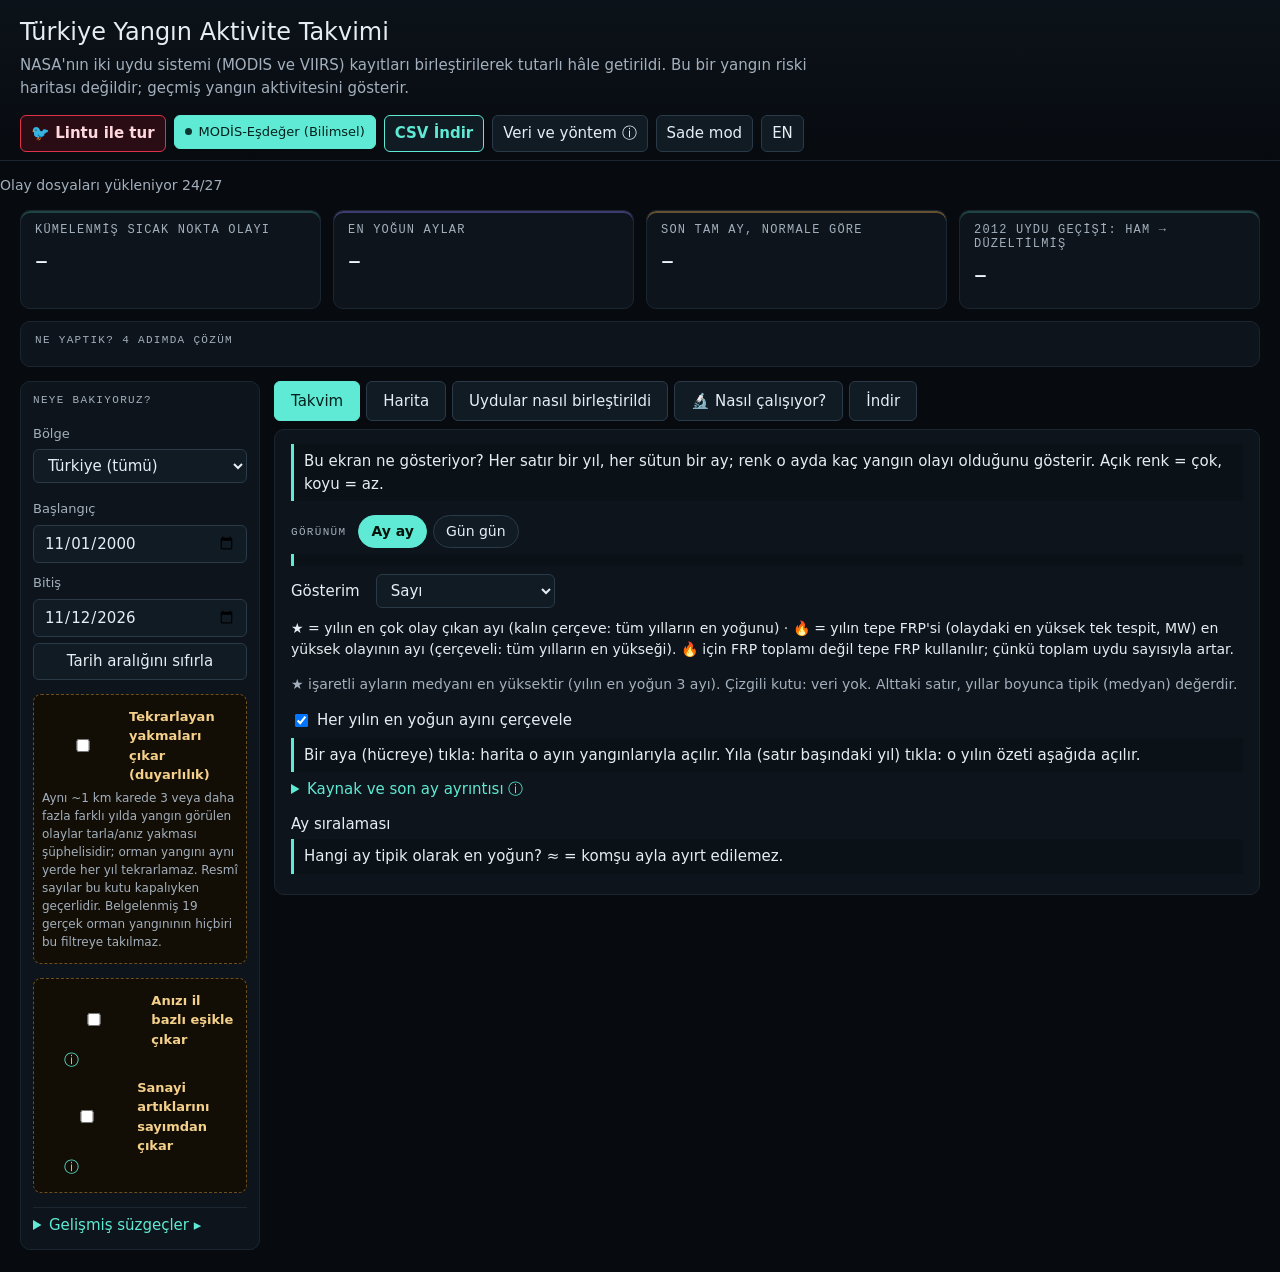
==== arayuz/index.html @ 04014b29 "Lintu FireAtlas: Türkiye Fire Activity Calendar (NASA Space Apps 2026) Web app, data pipeline, metho" ====
<!doctype html>
<html lang="tr">
<head>
<meta charset="utf-8">
<meta name="viewport" content="width=device-width, initial-scale=1">
<title>Türkiye Yangın Aktivite Takvimi</title>
<link rel="icon" href="data:,">
<link rel="stylesheet" href="vendor/leaflet.css">
<link rel="stylesheet" href="app.css?v=2.5.3">
</head>
<body data-cvd="none">
<svg width="0" height="0" class="sr" aria-hidden="true" focusable="false">
  <filter id="f-protan" color-interpolation-filters="sRGB"><feColorMatrix type="matrix" values="0.152286 1.052583 -0.204868 0 0  0.114503 0.786281 0.099216 0 0  -0.003882 -0.048116 1.051998 0 0  0 0 0 1 0"/></filter>
  <filter id="f-deutan" color-interpolation-filters="sRGB"><feColorMatrix type="matrix" values="0.367322 0.860646 -0.227968 0 0  0.280085 0.672501 0.047413 0 0  -0.011820 0.042940 0.968881 0 0  0 0 0 1 0"/></filter>
  <filter id="f-tritan" color-interpolation-filters="sRGB"><feColorMatrix type="matrix" values="1.255528 -0.076749 -0.178779 0 0  -0.078411 0.930809 0.147602 0 0  0.004733 0.691367 0.303900 0 0  0 0 0 1 0"/></filter>
</svg>
<a class="skip" href="#main" data-i18n="a11y.skip">İçeriğe geç</a>

<header class="top">
  <div class="ttl">
    <h1 data-i18n="app.title">Türkiye Yangın Aktivite Takvimi</h1>
    <p class="lead" data-i18n="app.lead">Açıklama</p>
  </div>
  <div class="tools">
    <span id="simBadge" class="badge" hidden data-i18n="badge.sim">SİMÜLASYON</span>
    <button id="tourBtn" type="button" class="tour-btn" data-i18n="tour.btn">🐦 Lintu ile tur</button>
    <button id="sciModeBtn" type="button" class="sci-btn" aria-pressed="true" data-i18n-title="btn.scimode_tip"><span class="sci-dot" aria-hidden="true"></span><span id="sciModeLabel" data-i18n="btn.scimode_eq">MODİS-Eşdeğer (Bilimsel)</span></button>
    <button id="quickExportBtn" type="button" class="cta-btn" data-i18n="btn.quick_export">CSV İndir</button>
    <button id="infoBtn" type="button" aria-expanded="false" aria-controls="infoPanel" data-i18n="info.btn">Veri ve yöntem ⓘ</button>
    <button id="juriBtn" type="button" aria-pressed="false" data-i18n="juri.btn" data-i18n-title="juri.tip">Sade mod</button>
    <button id="langBtn" type="button" aria-label="Language / Dil">EN</button>
  </div>
</header>

<section id="infoPanel" class="info" hidden aria-label="Veri ve yöntem" data-i18n-label="info.btn">
  <h2 data-i18n="info.title">Veri ve yöntem</h2>
  <p data-i18n="info.body">Açıklama</p>
  <div id="honBar" class="hon" role="note"></div>
  <p id="honNotes" class="small dim"></p>
</section>
<p id="loadMsg" class="dim small" role="status"></p>

<section class="cards" aria-label="Özet" data-i18n-label="cards.title">
  <article class="kart"><h2 data-i18n="card.total.t">Toplam yangın olayı</h2><p class="val" id="cTotal">–</p><p class="sub" id="cTotalSub"></p></article>
  <article class="kart"><h2 data-i18n="card.top.t">En yoğun aylar</h2><p class="val" id="cTop">–</p><p class="sub" id="cTopSub"></p></article>
  <article class="kart"><h2 data-i18n="card.cur.t">Son tam ay, normale göre</h2><p class="val" id="cCur">–</p><p class="sub" id="cCurSub"></p></article>
  <article class="kart"><h2 data-i18n="card.jump.t">Uydu geçişindeki sıçrama</h2><p class="val" id="cJump">–</p><p class="sub" id="cJumpSub"></p></article>
</section>

<section id="solStrip" class="sol" aria-labelledby="solTitle">
  <h2 id="solTitle" class="lbl" data-i18n="sol.title">Ne yaptık?</h2>
  <ol id="solSteps" class="solsteps"></ol>
</section>

<div class="layout">
  <aside class="filters" aria-label="Süzgeçler" data-i18n-label="filt.title">
    <h2 class="lbl" data-i18n="filt.title">Neye bakıyoruz?</h2>
    <label for="regSel" data-i18n="filt.region">Bölge</label>
    <select id="regSel"></select>
    <span id="regLabel" class="small dim" role="status"></span>
    <button id="regClr" type="button" class="mini" hidden data-i18n="map.clear_sel">✕ Seçimi temizle</button>
    <label for="dFrom" data-i18n="filt.from">Başlangıç</label>
    <input type="date" id="dFrom">
    <label for="dTo" data-i18n="filt.to">Bitiş</label>
    <input type="date" id="dTo">
    <button id="dateResetBtn" type="button" data-i18n="filt.datereset">Tarih aralığını sıfırla</button>
    <div class="repbox"><label class="chk"><input type="checkbox" id="repChk"> <span data-i18n="rep.label">Tekrarlayan yakmaları çıkar</span></label>
      <p class="small dim" data-i18n="rep.help">Açıklama</p><p id="repNote" class="small warnTxt" role="status"></p></div>
    <div class="repbox fxbox">
      <label class="chk"><input type="checkbox" data-fx="anizIl"> <span data-i18n="fx.aniz.label">Anızı il bazlı eşikle çıkar</span></label>
      <details class="fxinfo"><summary data-i18n="fx.info" aria-label="Açıklama">ⓘ</summary><p class="small dim" data-fxhelp="aniz"></p></details>
      <label class="chk"><input type="checkbox" data-fx="sanKaldir"> <span data-i18n="fx.san.label">Sanayi artıklarını sayımdan çıkar</span></label>
      <details class="fxinfo"><summary data-i18n="fx.info" aria-label="Açıklama">ⓘ</summary><p class="small dim" data-fxhelp="san"></p></details>
    </div>
    <details id="adv" class="adv tech">
      <summary data-i18n="adv.title">Gelişmiş süzgeçler</summary>
      <div class="advbody">
        <h3 class="lbl" data-i18n="filt.circle">Daire (enlem, boylam, km)</h3>
        <div class="g"><input id="cLat" inputmode="decimal" size="7" aria-label="lat" placeholder="lat"><input id="cLon" inputmode="decimal" size="7" aria-label="lon" placeholder="lon"><button id="circApplyBtn" type="button" data-i18n="filt.apply">Uygula</button></div>
        <label for="sensSel" data-i18n="filt.sensor">Hangi uydu gördü?</label>
        <select id="sensSel"><option value="all" data-i18n="sens.all">Tümü</option><option value="modis" data-i18n="sens.modis">Eski uydu (MODIS) gören olaylar</option><option value="viirs" data-i18n="sens.viirs">Yeni uydu (VIIRS) gören olaylar</option></select>
        <label for="minFrp" data-i18n="filt.minfrp">En düşük yangın gücü (FRP, MW)</label>
        <input id="minFrp" type="number" min="0" step="1" value="0" class="w6">
        <label for="metricSel" data-i18n="filt.metric">Ne sayılsın?</label>
        <select id="metricSel"><option value="count" data-i18n="metric.count">Olay sayısı</option><option value="frp" data-i18n="metric.frp">Yangın enerjisi (FRP toplamı, MW)</option></select><p class="small" data-i18n="frp.sum_note">FRP toplamı = tespitlerin anlık ışınımsal güçlerinin (MW) toplamıdır; enerji ya da yanan alan değildir.</p>
        <label for="seriesSel" data-i18n="filt.series">Takvim serisi (hazır tablo)</label>
        <select id="seriesSel"></select>
        <fieldset><legend class="lbl" data-i18n="filt.status">Dahil edilen durumlar</legend><div id="statusBox" class="chips col"></div></fieldset>
        <p id="statusMsg" class="small dim" role="status"></p>
        <label for="palSel" data-i18n="pal.label">Renk paleti</label>
        <select id="palSel"><option value="viridis">Viridis</option><option value="cividis">Cividis</option><option value="ylorrd">YlOrRd</option></select>
        <label for="cvdSel" data-i18n="cvd.label">Renk körlüğü simülasyonu</label>
        <select id="cvdSel"><option value="none" data-i18n="cvd.none">Yok</option><option value="protan">Protan</option><option value="deutan">Deutan</option><option value="tritan">Tritan</option></select>
      </div>
    </details>
  </aside>

  <main id="main" class="content">
    <div role="tablist" class="tabs" data-i18n-label="tabs.label">
      <button role="tab" data-tab="cal" id="t-cal" aria-controls="tab-cal" data-i18n="tab.cal">Takvim</button>
      <button role="tab" data-tab="map" id="t-map" aria-controls="tab-map" data-i18n="tab.map">Harita</button>
      <button role="tab" data-tab="join" id="t-join" aria-controls="tab-join" data-i18n="tab.join">Uydular nasıl birleştirildi</button>
      <button role="tab" data-tab="sci" id="t-sci" aria-controls="tab-sci" data-i18n="tab.sci">🔬 Nasıl çalışıyor?</button>
      <button role="tab" data-tab="exp" id="t-exp" aria-controls="tab-exp" data-i18n="tab.exp">İndir</button>
    </div>

    <section role="tabpanel" id="tab-cal" aria-labelledby="t-cal" class="panel">
      <p class="what" data-i18n="cal.what">Bu ekran ne gösteriyor?</p>
      <h2 id="calTitle"></h2>
      <p id="warnBar" class="warnTxt" role="note"></p>
      <div class="seg calview" role="group" data-i18n-label="cal.view_aria" aria-label="Görünüm"><span class="lbl" data-i18n="cal.view">Görünüm</span>
        <button type="button" id="cvMonth" data-view="month" aria-pressed="true" data-i18n="cal.v_month">Ay ay</button>
        <button type="button" id="cvDay" data-view="day" aria-pressed="false" data-i18n="cal.v_day">Gün gün</button></div>
      <p id="cvHint" class="what small"></p>
      <div id="calMonthView">
      <div class="row"><label for="mmodeSel" data-i18n="mat.mode">Gösterim</label>
        <select id="mmodeSel"><option value="abs" data-i18n="mat.abs">Sayı</option><option value="anom" data-i18n="mat.anom">Normale göre fark</option></select>
        <span id="matCap" class="small dim"></span></div>
      <div class="matwrap viz scroll"><table id="matrix" class="mat" aria-labelledby="matCap"></table></div>
      <div id="matLegend" class="small dim legendrow"></div>
      <p id="calMarkLegend" class="small legendrow mklegend" data-i18n="cal.mk_legend"></p>
      <p class="small dim" data-i18n="mat.legend">★ açıklaması</p>
      <div class="row"><label class="chk"><input type="checkbox" id="rowMaxChk" checked> <span data-i18n="cal.rowmax">Her yılın en yoğun ayını işaretle</span></label></div>
      <p class="what" data-i18n="cal.detail_hint">Bir aya ya da yıla tıkla</p>
      <div id="calDetail" class="detail" aria-live="polite" hidden></div>
      <p id="matNote" class="warnTxt" role="note"></p>
      <details class="tech src"><summary data-i18n="cal.src">Kaynak ve son ay ayrıntısı ⓘ</summary>
        <p id="matMode" class="small dim" role="status"></p>
        <p id="curMonth" class="small" role="status"></p>
      </details>
      <div>
          <h3 data-i18n="mat.rank">Ay sıralaması</h3>
          <p class="what" data-i18n="rank.what">Hangi ay tipik olarak en yoğun?</p>
          <ol id="rankList" class="rank"></ol>
      </div>
      </div>
      <div id="calDayView" hidden>
        <div>
          <h3 data-i18n="dg.title">Gün gün bakış</h3>
          <p class="what" data-i18n="dg.what">Her kare bir gün.</p>
          <label for="yearSel" data-i18n="dg.year">Yıl</label> <select id="yearSel"></select> <label for="dayPick" data-i18n="dg.pick">Gün seç</label> <input type="date" id="dayPick">
          <p class="small dim" data-i18n="dg.click">Bir güne tıkla</p>
          <div class="viz dgwrap"><table id="dayGrid" class="dgt" role="img" data-i18n-label="dg.aria"></table></div>
          <p class="small dim"><span class="sw noobs"></span> <span data-i18n="dg.noobs">gözlem yok</span> · <span class="sw zero"></span> <span data-i18n="dg.zero">gözlendi, yangın yok</span> · <span class="sw nocov"></span> <span data-i18n="dg.nocov">kapsam kaydı yok</span></p>
          <p class="small legendrow mklegend" data-i18n="cal.mk_legend_day"></p>
          <p id="dgInfo" class="small dim"></p>
          <div id="dayDetail" class="detail" aria-live="polite" hidden></div>
        </div>
      </div>
    </section>

    <section role="tabpanel" id="tab-map" aria-labelledby="t-map" class="panel" hidden>
      <p class="what" data-i18n="map.what">Bu ekran ne gösteriyor?</p>
      <div class="maptools">
        <div class="seg" role="group" aria-labelledby="ftLbl" id="ftSeg">
          <span id="ftLbl" class="lbl" data-i18n="ft.label">Yangın türü</span>
          <button type="button" data-ft="all" data-i18n="ft.all">Tümü</button>
          <button type="button" data-ft="noaniz" data-i18n="ft.noaniz">Anız hariç</button>
          <button type="button" data-ft="aniz" data-i18n="ft.aniz">Sadece anız</button>
        </div>
        <ul id="ftGloss" class="ftgloss"></ul>
        <div class="repbox fxbox">
      <label class="chk"><input type="checkbox" data-fx="anizIl"> <span data-i18n="fx.aniz.label">Anızı il bazlı eşikle çıkar</span></label>
      <details class="fxinfo"><summary data-i18n="fx.info" aria-label="Açıklama">ⓘ</summary><p class="small dim" data-fxhelp="aniz"></p></details>
      <label class="chk"><input type="checkbox" data-fx="sanKaldir"> <span data-i18n="fx.san.label">Sanayi artıklarını sayımdan çıkar</span></label>
      <details class="fxinfo"><summary data-i18n="fx.info" aria-label="Açıklama">ⓘ</summary><p class="small dim" data-fxhelp="san"></p></details>
      <label class="chk"><input type="checkbox" data-fx="sanGoster"> <span data-i18n="fx.san.show">Sanayi alanı artıklarını göster</span></label>
      <p class="small dim" data-i18n="fx.san.show_d">Haritada varsayılan gizli (sayılar değişmez); işaretlersen sanayi renginde (◆) çizilir.</p>
    </div>
        <div class="g toolrow">
          <button id="maxEvBtn" type="button" class="hot" data-i18n="map.maxfire" data-i18n-title="map.maxfire_t" title="Tepe FRP'si en yüksek olaya git">🔥 Tepe FRP'si en yüksek olaya git</button>
          <button id="circBtn" type="button" data-i18n="map.circle">◯ Daire seç</button>
          <label class="inl"><span data-i18n="map.km">Yarıçap (km)</span> <input id="cRad" inputmode="decimal" size="4" value="25" class="w4"></label>
          <button id="drawBtn" type="button" data-i18n="map.poly">⬠ Çokgen çiz</button>
          <button id="finBtn" type="button" data-i18n="filt.finish">Çokgeni bitir</button>
          <button id="clrBtn" type="button" data-i18n="map.clear_sel">✕ Seçimi temizle</button>
          <button id="jumpModeBtn" type="button" class="jm-btn" aria-pressed="false" data-i18n="jm.btn">📈 2012 sıçrama modu</button>
          <label class="inl"><span data-i18n="map.colorby">Simge rengi</span> <select id="colorSel"><option value="type" data-i18n="map.color_type">Yangın türü</option><option value="sensor" data-i18n="map.color_sensor">Uydu eşleşmesi</option></select></label>
          <label class="inl"><span data-i18n="map.view">Görünüm</span> <select id="viewSel"><option value="heat" data-i18n="map.view_heat">Yoğunluk</option><option value="il" data-i18n="map.view_il">İl bazında renk</option></select></label>
        </div>
        <p id="selChip" class="selchip" hidden><span id="selChipTxt"></span> <button type="button" id="selChipX" class="mini" data-i18n="map.clear_sel">✕ Seçimi temizle</button></p>
        <p id="mapStatus" class="small hintline" role="status"></p>
        <p class="small dim" id="ftNote" data-i18n="map.clickil">İpucu</p>
      </div>
      <section id="jmPanel" class="jmpanel" hidden aria-labelledby="jmTitle">
        <h3 id="jmTitle" data-i18n="jm.title">2012'de ne oldu?</h3>
        <div class="jmgrid">
          <div>
            <div id="jmStages" class="seg" role="group"><button type="button" data-st="0" data-i18n="jm.s1">1</button><button type="button" data-st="1" data-i18n="jm.s2">2</button><button type="button" data-st="2" data-i18n="jm.s3">3</button></div>
            <p id="jmDesc" class="jmdesc"></p>
            <div class="row"><span class="lbl" data-i18n="jm.year">Yıl</span><div id="jmYears" class="seg" role="group"></div><button type="button" id="jmPlay" data-i18n="jm.play">▶ Oynat</button></div>
            <p id="jmTotal" class="jmtotal"></p>
            <p id="jmInfo" class="small dim" role="status"></p>
          </div>
          <div><div id="jmChart"></div><p class="small dim" data-i18n="jm.chart">Endeks</p><p id="jmChange" class="small"></p></div>
        </div>
      </section>
      <div class="mapgrid">
        <div class="side">
          <h3 id="choroTitle" data-i18n="map.legend_title">Seçili dönemde yangın olayı sayısı (il bazında)</h3>
          <div id="choroLegend" class="small"></div>
          <div id="mapLegend" class="maplegend"></div>
          <p id="mapInfo" class="small" role="status"></p>
          <h3 id="topTitle" data-i18n="map.top_title">FRP'si en yüksek 10 olay</h3>
          <div class="chips"><button type="button" class="chip" data-topm="max" aria-pressed="true" data-i18n="map.top_m_max">Tepe FRP</button><button type="button" class="chip" data-topm="sum" aria-pressed="false" data-i18n="map.top_m_sum">FRP toplamı</button></div>
          <ol id="topList" class="toplist"></ol>
          <p id="topNote" class="small"></p>
          <details class="adv tech"><summary data-i18n="map.layers">Katmanlar ve simgeler</summary>
            <div id="clsBox" class="chips col"></div>
            <label class="chk"><input type="checkbox" id="rawToggle"> <span data-i18n="map.raw">Ham noktalar (+)</span></label>
            <p id="rawInfo" class="small dim" role="status"></p>
            <label class="chk"><input type="checkbox" id="frpSize"> <span data-i18n="map.frpsize">Simge boyutu = yangın gücü</span></label>
            <label class="chk"><input type="checkbox" id="tileToggle"> <span data-i18n="map.tiles">Harita zemini (internet gerekir)</span></label>
            <p id="tileWarn" class="warnTxt" hidden data-i18n="map.tilewarn">Çevrimiçi zemin</p>
          </details>
        </div>
        <div id="map" class="viz" role="application" data-i18n-label="map.aria" tabindex="0"></div>
        <aside id="mcCard" class="mccard" aria-labelledby="mcTitle">
          <h3 id="mcTitle" data-i18n="mc.title">MODIS–VIIRS birleştirme</h3>
          <p class="small dim" data-i18n="mc.intro">Seçili olayın gerçek ham noktaları.</p>
          <div id="mcStages" class="seg" role="group" data-i18n-label="mc.title">
            <button type="button" data-mc="1" aria-pressed="true" data-i18n="mc.s1">1 Ham</button>
            <button type="button" data-mc="2" aria-pressed="false" data-i18n="mc.s2">2 Ayrı</button>
            <button type="button" data-mc="3" aria-pressed="false" data-i18n="mc.s3">3 Ortak</button>
          </div>
          <div id="mcMap" class="viz" role="img" data-i18n-label="mc.aria"></div>
          <p id="mcInfo" class="small" role="status"></p>
          <ul class="mcleg"><li><i class="sw m"></i> <span data-i18n="mc.leg_m">MODIS</span></li><li><i class="sw v"></i> <span data-i18n="mc.leg_v">VIIRS</span></li><li><i class="sw j"></i> <span data-i18n="mc.leg_j">Birleşik olay</span></li></ul>
          <p class="small dim" data-i18n="mc.note">Not</p>
          <button id="mcJoinBtn" type="button" class="hot mcjoin" data-i18n="mc.join">Uydular nasıl birleştirildi? →</button>
        </aside>
      </div>
      <h3 data-i18n="insp.title">Seçilen olay</h3>
      <div id="inspBody" class="insp" aria-live="polite" data-i18n="insp.none">Bir olaya tıkla.</div>
    </section>

    <section role="tabpanel" id="tab-join" aria-labelledby="t-join" class="panel" hidden>
      <p class="what" data-i18n="join.what">Bu ekran ne gösteriyor?</p>
      <h2 data-i18n="jump.head">Uydu değişince sayı neden sıçrar?</h2>
      <div id="jumpChart" class="viz scroll"></div>
      <p id="jumpNat" class="small"></p>
      <p id="jumpFlags" class="small dim"></p>
      <div class="scroll"><table id="jumpBA" class="dt"></table></div>
      <p class="small dim" data-i18n="jump.help">Okuma ipucu</p>
      <details class="tech"><summary data-i18n="met.head">Doğruluk ölçümleri (ayrıntı) ⓘ</summary><div class="scroll"><table id="metTable" class="dt"></table></div></details>

      <h2 data-i18n="lab.head">Adım adım: tek bir yangın nasıl birleşti?</h2>
      <p data-i18n="lab.intro">Gerçek bir MODIS karesi ve içine düşen VIIRS noktaları. Adımları ilerlet.</p>
      <div class="row"><label for="labSel" data-i18n="lab.pick">Örnek</label><select id="labSel"></select>
        <button id="labPrev" type="button" data-i18n="lab.prev">Geri</button><button id="labNext" type="button" data-i18n="lab.next">İleri</button>
        <span id="labStepInfo" class="small" role="status"></span></div>
      <div id="labSteps" class="chips"><button type="button" data-step="1" data-i18n="lab.st1">1</button><button type="button" data-step="2" data-i18n="lab.st2">2</button><button type="button" data-step="3" data-i18n="lab.st3">3</button><button type="button" data-step="4" data-i18n="lab.st4">4</button><button type="button" data-step="5" data-i18n="lab.st5">5</button></div>
      <div class="mapgrid"><div id="labSvg" class="viz"></div><div><p id="labText" class="labtxt" aria-live="polite"></p><div class="scroll" id="labTable"></div></div></div>
      <p class="small dim" data-i18n="lab.note">Not</p>

      <h2 data-i18n="pix.head">Küçük kart: uydu pikseli ne kadar büyük?</h2>
      <p class="small dim" data-i18n="pix.intro">Açıklama</p>
      <div id="pixBox" class="pixgrid viz"></div>
    </section>

    <section role="tabpanel" id="tab-sci" aria-labelledby="t-sci" class="panel" hidden>
      <div class="scihead"><p id="sciIntro" class="what"></p><button id="sciTourBtn" type="button" class="tour-btn" data-i18n="sci.tour">🐦 Lintu ile bilimsel tur</button></div>
      <div id="sciLevel" class="scilevel"></div>
      <div id="sciNav" class="scinav"></div>
      <div id="sciBody" aria-live="polite"></div>
    </section>

    <section role="tabpanel" id="tab-exp" aria-labelledby="t-exp" class="panel" hidden>
      <p class="what" data-i18n="exp.what">Bu ekran ne gösteriyor?</p>
      <h2 data-i18n="exp.head">Tablolar (CSV)</h2>
      <div class="row"><button id="exEv" type="button" data-i18n="exp.events">Olayları indir (CSV)</button><button id="exMat" type="button" data-i18n="exp.matrix">Yıl×ay tablosu (CSV)</button><button id="exJump" type="button" data-i18n="exp.jump">Yıllık düzeltilmiş seri (CSV)</button></div>
      <h2 data-i18n="exp.figs">Grafikler</h2>
      <div class="row"><button id="exMatPng" type="button" data-i18n="exp.mat_png">Takvim PNG</button><button id="exMatSvg" type="button" data-i18n="exp.mat_svg">Takvim SVG</button><button id="exJumpPng" type="button" data-i18n="exp.jump_png">Sıçrama PNG</button><button id="exJumpSvg" type="button" data-i18n="exp.jump_svg">Sıçrama SVG</button><button id="exPixPng" type="button" data-i18n="exp.pix_png">Piksel PNG</button><button id="exPixSvg" type="button" data-i18n="exp.pix_svg">Piksel SVG</button></div>
    </section>
  </main>
</div>

<script src="vendor/leaflet.js"></script>
<script src="csv.js?v=2.5.3"></script>
<script src="core.js?v=2.5.3"></script>
<script src="charts.js?v=2.5.3"></script>
<script src="mapview.js?v=2.5.3"></script>
<script src="lab.js?v=2.5.3"></script>
<script src="mapcompare.js?v=2.5.3"></script>
<script src="main.js?v=2.5.3"></script>
<script src="extras.js?v=2.5.3"></script>
<script src="sci.js?v=2.5.3"></script>
<script src="tour.js?v=2.5.3"></script>
</body>
</html>
---- arayuz/vendor/leaflet.css ----
/* required styles */

.leaflet-pane,
.leaflet-tile,
.leaflet-marker-icon,
.leaflet-marker-shadow,
.leaflet-tile-container,
.leaflet-pane > svg,
.leaflet-pane > canvas,
.leaflet-zoom-box,
.leaflet-image-layer,
.leaflet-layer {
	position: absolute;
	left: 0;
	top: 0;
	}
.leaflet-container {
	overflow: hidden;
	}
.leaflet-tile,
.leaflet-marker-icon,
.leaflet-marker-shadow {
	-webkit-user-select: none;
	   -moz-user-select: none;
	        user-select: none;
	  -webkit-user-drag: none;
	}
/* Prevents IE11 from highlighting tiles in blue */
.leaflet-tile::selection {
	background: transparent;
}
/* Safari renders non-retina tile on retina better with this, but Chrome is worse */
.leaflet-safari .leaflet-tile {
	image-rendering: -webkit-optimize-contrast;
	}
/* hack that prevents hw layers "stretching" when loading new tiles */
.leaflet-safari .leaflet-tile-container {
	width: 1600px;
	height: 1600px;
	-webkit-transform-origin: 0 0;
	}
.leaflet-marker-icon,
.leaflet-marker-shadow {
	display: block;
	}
/* .leaflet-container svg: reset svg max-width decleration shipped in Joomla! (joomla.org) 3.x */
/* .leaflet-container img: map is broken in FF if you have max-width: 100% on tiles */
.leaflet-container .leaflet-overlay-pane svg {
	max-width: none !important;
	max-height: none !important;
	}
.leaflet-container .leaflet-marker-pane img,
.leaflet-container .leaflet-shadow-pane img,
.leaflet-container .leaflet-tile-pane img,
.leaflet-container img.leaflet-image-layer,
.leaflet-container .leaflet-tile {
	max-width: none !important;
	max-height: none !important;
	width: auto;
	padding: 0;
	}

.leaflet-container img.leaflet-tile {
	/* See: https://bugs.chromium.org/p/chromium/issues/detail?id=600120 */
	mix-blend-mode: plus-lighter;
}

.leaflet-container.leaflet-touch-zoom {
	-ms-touch-action: pan-x pan-y;
	touch-action: pan-x pan-y;
	}
.leaflet-container.leaflet-touch-drag {
	-ms-touch-action: pinch-zoom;
	/* Fallback for FF which doesn't support pinch-zoom */
	touch-action: none;
	touch-action: pinch-zoom;
}
.leaflet-container.leaflet-touch-drag.leaflet-touch-zoom {
	-ms-touch-action: none;
	touch-action: none;
}
.leaflet-container {
	-webkit-tap-highlight-color: transparent;
}
.leaflet-container a {
	-webkit-tap-highlight-color: rgba(51, 181, 229, 0.4);
}
.leaflet-tile {
	filter: inherit;
	visibility: hidden;
	}
.leaflet-tile-loaded {
	visibility: inherit;
	}
.leaflet-zoom-box {
	width: 0;
	height: 0;
	-moz-box-sizing: border-box;
	     box-sizing: border-box;
	z-index: 800;
	}
/* workaround for https://bugzilla.mozilla.org/show_bug.cgi?id=888319 */
.leaflet-overlay-pane svg {
	-moz-user-select: none;
	}

.leaflet-pane         { z-index: 400; }

.leaflet-tile-pane    { z-index: 200; }
.leaflet-overlay-pane { z-index: 400; }
.leaflet-shadow-pane  { z-index: 500; }
.leaflet-marker-pane  { z-index: 600; }
.leaflet-tooltip-pane   { z-index: 650; }
.leaflet-popup-pane   { z-index: 700; }

.leaflet-map-pane canvas { z-index: 100; }
.leaflet-map-pane svg    { z-index: 200; }

.leaflet-vml-shape {
	width: 1px;
	height: 1px;
	}
.lvml {
	behavior: url(#default#VML);
	display: inline-block;
	position: absolute;
	}


/* control positioning */

.leaflet-control {
	position: relative;
	z-index: 800;
	pointer-events: visiblePainted; /* IE 9-10 doesn't have auto */
	pointer-events: auto;
	}
.leaflet-top,
.leaflet-bottom {
	position: absolute;
	z-index: 1000;
	pointer-events: none;
	}
.leaflet-top {
	top: 0;
	}
.leaflet-right {
	right: 0;
	}
.leaflet-bottom {
	bottom: 0;
	}
.leaflet-left {
	left: 0;
	}
.leaflet-control {
	float: left;
	clear: both;
	}
.leaflet-right .leaflet-control {
	float: right;
	}
.leaflet-top .leaflet-control {
	margin-top: 10px;
	}
.leaflet-bottom .leaflet-control {
	margin-bottom: 10px;
	}
.leaflet-left .leaflet-control {
	margin-left: 10px;
	}
.leaflet-right .leaflet-control {
	margin-right: 10px;
	}


/* zoom and fade animations */

.leaflet-fade-anim .leaflet-popup {
	opacity: 0;
	-webkit-transition: opacity 0.2s linear;
	   -moz-transition: opacity 0.2s linear;
	        transition: opacity 0.2s linear;
	}
.leaflet-fade-anim .leaflet-map-pane .leaflet-popup {
	opacity: 1;
	}
.leaflet-zoom-animated {
	-webkit-transform-origin: 0 0;
	    -ms-transform-origin: 0 0;
	        transform-origin: 0 0;
	}
svg.leaflet-zoom-animated {
	will-change: transform;
}

.leaflet-zoom-anim .leaflet-zoom-animated {
	-webkit-transition: -webkit-transform 0.25s cubic-bezier(0,0,0.25,1);
	   -moz-transition:    -moz-transform 0.25s cubic-bezier(0,0,0.25,1);
	        transition:         transform 0.25s cubic-bezier(0,0,0.25,1);
	}
.leaflet-zoom-anim .leaflet-tile,
.leaflet-pan-anim .leaflet-tile {
	-webkit-transition: none;
	   -moz-transition: none;
	        transition: none;
	}

.leaflet-zoom-anim .leaflet-zoom-hide {
	visibility: hidden;
	}


/* cursors */

.leaflet-interactive {
	cursor: pointer;
	}
.leaflet-grab {
	cursor: -webkit-grab;
	cursor:    -moz-grab;
	cursor:         grab;
	}
.leaflet-crosshair,
.leaflet-crosshair .leaflet-interactive {
	cursor: crosshair;
	}
.leaflet-popup-pane,
.leaflet-control {
	cursor: auto;
	}
.leaflet-dragging .leaflet-grab,
.leaflet-dragging .leaflet-grab .leaflet-interactive,
.leaflet-dragging .leaflet-marker-draggable {
	cursor: move;
	cursor: -webkit-grabbing;
	cursor:    -moz-grabbing;
	cursor:         grabbing;
	}

/* marker & overlays interactivity */
.leaflet-marker-icon,
.leaflet-marker-shadow,
.leaflet-image-layer,
.leaflet-pane > svg path,
.leaflet-tile-container {
	pointer-events: none;
	}

.leaflet-marker-icon.leaflet-interactive,
.leaflet-image-layer.leaflet-interactive,
.leaflet-pane > svg path.leaflet-interactive,
svg.leaflet-image-layer.leaflet-interactive path {
	pointer-events: visiblePainted; /* IE 9-10 doesn't have auto */
	pointer-events: auto;
	}

/* visual tweaks */

.leaflet-container {
	background: #ddd;
	outline-offset: 1px;
	}
.leaflet-container a {
	color: #0078A8;
	}
.leaflet-zoom-box {
	border: 2px dotted #38f;
	background: rgba(255,255,255,0.5);
	}


/* general typography */
.leaflet-container {
	font-family: "Helvetica Neue", Arial, Helvetica, sans-serif;
	font-size: 12px;
	font-size: 0.75rem;
	line-height: 1.5;
	}


/* general toolbar styles */

.leaflet-bar {
	box-shadow: 0 1px 5px rgba(0,0,0,0.65);
	border-radius: 4px;
	}
.leaflet-bar a {
	background-color: #fff;
	border-bottom: 1px solid #ccc;
	width: 26px;
	height: 26px;
	line-height: 26px;
	display: block;
	text-align: center;
	text-decoration: none;
	color: black;
	}
.leaflet-bar a,
.leaflet-control-layers-toggle {
	background-position: 50% 50%;
	background-repeat: no-repeat;
	display: block;
	}
.leaflet-bar a:hover,
.leaflet-bar a:focus {
	background-color: #f4f4f4;
	}
.leaflet-bar a:first-child {
	border-top-left-radius: 4px;
	border-top-right-radius: 4px;
	}
.leaflet-bar a:last-child {
	border-bottom-left-radius: 4px;
	border-bottom-right-radius: 4px;
	border-bottom: none;
	}
.leaflet-bar a.leaflet-disabled {
	cursor: default;
	background-color: #f4f4f4;
	color: #bbb;
	}

.leaflet-touch .leaflet-bar a {
	width: 30px;
	height: 30px;
	line-height: 30px;
	}
.leaflet-touch .leaflet-bar a:first-child {
	border-top-left-radius: 2px;
	border-top-right-radius: 2px;
	}
.leaflet-touch .leaflet-bar a:last-child {
	border-bottom-left-radius: 2px;
	border-bottom-right-radius: 2px;
	}

/* zoom control */

.leaflet-control-zoom-in,
.leaflet-control-zoom-out {
	font: bold 18px 'Lucida Console', Monaco, monospace;
	text-indent: 1px;
	}

.leaflet-touch .leaflet-control-zoom-in, .leaflet-touch .leaflet-control-zoom-out  {
	font-size: 22px;
	}


/* layers control */

.leaflet-control-layers {
	box-shadow: 0 1px 5px rgba(0,0,0,0.4);
	background: #fff;
	border-radius: 5px;
	}
.leaflet-control-layers-toggle {
	background-image: url(images/layers.png);
	width: 36px;
	height: 36px;
	}
.leaflet-retina .leaflet-control-layers-toggle {
	background-image: url(images/layers-2x.png);
	background-size: 26px 26px;
	}
.leaflet-touch .leaflet-control-layers-toggle {
	width: 44px;
	height: 44px;
	}
.leaflet-control-layers .leaflet-control-layers-list,
.leaflet-control-layers-expanded .leaflet-control-layers-toggle {
	display: none;
	}
.leaflet-control-layers-expanded .leaflet-control-layers-list {
	display: block;
	position: relative;
	}
.leaflet-control-layers-expanded {
	padding: 6px 10px 6px 6px;
	color: #333;
	background: #fff;
	}
.leaflet-control-layers-scrollbar {
	overflow-y: scroll;
	overflow-x: hidden;
	padding-right: 5px;
	}
.leaflet-control-layers-selector {
	margin-top: 2px;
	position: relative;
	top: 1px;
	}
.leaflet-control-layers label {
	display: block;
	font-size: 13px;
	font-size: 1.08333em;
	}
.leaflet-control-layers-separator {
	height: 0;
	border-top: 1px solid #ddd;
	margin: 5px -10px 5px -6px;
	}

/* Default icon URLs */
.leaflet-default-icon-path { /* used only in path-guessing heuristic, see L.Icon.Default */
	background-image: url(images/marker-icon.png);
	}


/* attribution and scale controls */

.leaflet-container .leaflet-control-attribution {
	background: #fff;
	background: rgba(255, 255, 255, 0.8);
	margin: 0;
	}
.leaflet-control-attribution,
.leaflet-control-scale-line {
	padding: 0 5px;
	color: #333;
	line-height: 1.4;
	}
.leaflet-control-attribution a {
	text-decoration: none;
	}
.leaflet-control-attribution a:hover,
.leaflet-control-attribution a:focus {
	text-decoration: underline;
	}
.leaflet-attribution-flag {
	display: inline !important;
	vertical-align: baseline !important;
	width: 1em;
	height: 0.6669em;
	}
.leaflet-left .leaflet-control-scale {
	margin-left: 5px;
	}
.leaflet-bottom .leaflet-control-scale {
	margin-bottom: 5px;
	}
.leaflet-control-scale-line {
	border: 2px solid #777;
	border-top: none;
	line-height: 1.1;
	padding: 2px 5px 1px;
	white-space: nowrap;
	-moz-box-sizing: border-box;
	     box-sizing: border-box;
	background: rgba(255, 255, 255, 0.8);
	text-shadow: 1px 1px #fff;
	}
.leaflet-control-scale-line:not(:first-child) {
	border-top: 2px solid #777;
	border-bottom: none;
	margin-top: -2px;
	}
.leaflet-control-scale-line:not(:first-child):not(:last-child) {
	border-bottom: 2px solid #777;
	}

.leaflet-touch .leaflet-control-attribution,
.leaflet-touch .leaflet-control-layers,
.leaflet-touch .leaflet-bar {
	box-shadow: none;
	}
.leaflet-touch .leaflet-control-layers,
.leaflet-touch .leaflet-bar {
	border: 2px solid rgba(0,0,0,0.2);
	background-clip: padding-box;
	}


/* popup */

.leaflet-popup {
	position: absolute;
	text-align: center;
	margin-bottom: 20px;
	}
.leaflet-popup-content-wrapper {
	padding: 1px;
	text-align: left;
	border-radius: 12px;
	}
.leaflet-popup-content {
	margin: 13px 24px 13px 20px;
	line-height: 1.3;
	font-size: 13px;
	font-size: 1.08333em;
	min-height: 1px;
	}
.leaflet-popup-content p {
	margin: 17px 0;
	margin: 1.3em 0;
	}
.leaflet-popup-tip-container {
	width: 40px;
	height: 20px;
	position: absolute;
	left: 50%;
	margin-top: -1px;
	margin-left: -20px;
	overflow: hidden;
	pointer-events: none;
	}
.leaflet-popup-tip {
	width: 17px;
	height: 17px;
	padding: 1px;

	margin: -10px auto 0;
	pointer-events: auto;

	-webkit-transform: rotate(45deg);
	   -moz-transform: rotate(45deg);
	    -ms-transform: rotate(45deg);
	        transform: rotate(45deg);
	}
.leaflet-popup-content-wrapper,
.leaflet-popup-tip {
	background: white;
	color: #333;
	box-shadow: 0 3px 14px rgba(0,0,0,0.4);
	}
.leaflet-container a.leaflet-popup-close-button {
	position: absolute;
	top: 0;
	right: 0;
	border: none;
	text-align: center;
	width: 24px;
	height: 24px;
	font: 16px/24px Tahoma, Verdana, sans-serif;
	color: #757575;
	text-decoration: none;
	background: transparent;
	}
.leaflet-container a.leaflet-popup-close-button:hover,
.leaflet-container a.leaflet-popup-close-button:focus {
	color: #585858;
	}
.leaflet-popup-scrolled {
	overflow: auto;
	}

.leaflet-oldie .leaflet-popup-content-wrapper {
	-ms-zoom: 1;
	}
.leaflet-oldie .leaflet-popup-tip {
	width: 24px;
	margin: 0 auto;

	-ms-filter: "progid:DXImageTransform.Microsoft.Matrix(M11=0.70710678, M12=0.70710678, M21=-0.70710678, M22=0.70710678)";
	filter: progid:DXImageTransform.Microsoft.Matrix(M11=0.70710678, M12=0.70710678, M21=-0.70710678, M22=0.70710678);
	}

.leaflet-oldie .leaflet-control-zoom,
.leaflet-oldie .leaflet-control-layers,
.leaflet-oldie .leaflet-popup-content-wrapper,
.leaflet-oldie .leaflet-popup-tip {
	border: 1px solid #999;
	}


/* div icon */

.leaflet-div-icon {
	background: #fff;
	border: 1px solid #666;
	}


/* Tooltip */
/* Base styles for the element that has a tooltip */
.leaflet-tooltip {
	position: absolute;
	padding: 6px;
	background-color: #fff;
	border: 1px solid #fff;
	border-radius: 3px;
	color: #222;
	white-space: nowrap;
	-webkit-user-select: none;
	-moz-user-select: none;
	-ms-user-select: none;
	user-select: none;
	pointer-events: none;
	box-shadow: 0 1px 3px rgba(0,0,0,0.4);
	}
.leaflet-tooltip.leaflet-interactive {
	cursor: pointer;
	pointer-events: auto;
	}
.leaflet-tooltip-top:before,
.leaflet-tooltip-bottom:before,
.leaflet-tooltip-left:before,
.leaflet-tooltip-right:before {
	position: absolute;
	pointer-events: none;
	border: 6px solid transparent;
	background: transparent;
	content: "";
	}

/* Directions */

.leaflet-tooltip-bottom {
	margin-top: 6px;
}
.leaflet-tooltip-top {
	margin-top: -6px;
}
.leaflet-tooltip-bottom:before,
.leaflet-tooltip-top:before {
	left: 50%;
	margin-left: -6px;
	}
.leaflet-tooltip-top:before {
	bottom: 0;
	margin-bottom: -12px;
	border-top-color: #fff;
	}
.leaflet-tooltip-bottom:before {
	top: 0;
	margin-top: -12px;
	margin-left: -6px;
	border-bottom-color: #fff;
	}
.leaflet-tooltip-left {
	margin-left: -6px;
}
.leaflet-tooltip-right {
	margin-left: 6px;
}
.leaflet-tooltip-left:before,
.leaflet-tooltip-right:before {
	top: 50%;
	margin-top: -6px;
	}
.leaflet-tooltip-left:before {
	right: 0;
	margin-right: -12px;
	border-left-color: #fff;
	}
.leaflet-tooltip-right:before {
	left: 0;
	margin-left: -12px;
	border-right-color: #fff;
	}

/* Printing */

@media print {
	/* Prevent printers from removing background-images of controls. */
	.leaflet-control {
		-webkit-print-color-adjust: exact;
		print-color-adjust: exact;
		}
	}
---- arayuz/app.css ----
/* Sade görünüm: referans/STIL_NOTU.md (koyu zemin, ince kenarlık, tek turkuaz vurgu). Veri renkleri palet seçicidendir. */
:root { --bg:#070b10; --card:#0d141b; --bd:#1b2630; --fg:#e6edf3; --mut:#a3afbc; --acc:#5eead4; --warn:#f5b455; --pur:#a99cff; }
* { box-sizing: border-box; }
body { margin:0; background:var(--bg); color:var(--fg); font:15px/1.5 Inter, "Segoe UI", system-ui, sans-serif; }
.mono { font-family: ui-monospace, Consolas, monospace; font-size:12px; }
.dim { color:var(--mut); } .small { font-size:14px; }
.sr, .skip:not(:focus) { position:absolute; width:1px; height:1px; overflow:hidden; clip:rect(0 0 0 0); white-space:nowrap; }
.skip:focus { position:fixed; top:6px; left:6px; background:var(--acc); color:#04201c; padding:6px 10px; z-index:9999; }
:focus-visible { outline:2px solid var(--acc); outline-offset:2px; }
h1 { margin:0; font-size:24px; font-weight:400; } h2 { font-size:18px; font-weight:500; margin:14px 0 6px; } h3 { font-size:15px; font-weight:500; margin:12px 0 4px; }
.lbl { font:500 11px ui-monospace, Consolas, monospace; letter-spacing:.12em; text-transform:uppercase; color:var(--mut); margin:0 0 8px; }
.top { display:flex; justify-content:space-between; gap:16px; flex-wrap:wrap; padding:14px 20px 8px; }
.lead { margin:4px 0 0; color:var(--mut); max-width:820px; }
.tools { display:flex; align-items:flex-start; gap:8px; flex-wrap:wrap; }
.badge { background:var(--warn); color:#1b1200; padding:2px 8px; border-radius:4px; font-weight:700; }
button, select, input { background:#111b24; color:var(--fg); border:1px solid #2a3a48; border-radius:6px; padding:6px 10px; font:inherit; }
button { cursor:pointer; } button:hover { border-color:var(--acc); }
button[aria-pressed="true"], button.on, [role="tab"][aria-selected="true"] { background:var(--acc); color:#04201c; border-color:var(--acc); }
.info { margin:0 20px 8px; padding:10px 14px; border:1px solid var(--bd); border-radius:10px; background:var(--card); }
.hon { display:flex; flex-direction:column; gap:2px; color:var(--mut); font-size:13px; }
.cards { display:grid; grid-template-columns:repeat(4,1fr); gap:12px; padding:0 20px 12px; } @media (max-width:980px) { .cards { grid-template-columns:1fr 1fr; } }
.kart { background:var(--card); border:1px solid var(--bd); border-radius:10px; padding:12px 14px; min-width:0; }
.kart h2 { margin:0; font:500 12px ui-monospace, Consolas, monospace; letter-spacing:.1em; text-transform:uppercase; color:var(--mut); }
.kart .val { margin:4px 0 2px; font-size:26px; font-weight:300; } .kart .sub { margin:0; font-size:13px; color:var(--mut); }
.layout { display:grid; grid-template-columns:240px 1fr; gap:14px; padding:0 20px 20px; align-items:start; } @media (max-width:900px) { .layout { grid-template-columns:1fr; } }
.filters { background:var(--card); border:1px solid var(--bd); border-radius:10px; padding:12px; display:flex; flex-direction:column; gap:6px; position:sticky; top:8px; max-height:calc(100vh - 16px); overflow:auto; }
.filters label { color:var(--mut); font-size:13px; margin-top:4px; } .filters input, .filters select { width:100%; }
.adv { border-top:1px solid var(--bd); margin-top:8px; padding-top:6px; } .adv summary, .src summary, details summary { cursor:pointer; color:var(--acc); }
.advbody { display:flex; flex-direction:column; gap:6px; } .g { display:flex; gap:6px; flex-wrap:wrap; } .g input { width:70px; } .w6 { width:90px; }
fieldset { border:0; padding:0; margin:6px 0; }
.chips { display:flex; flex-wrap:wrap; gap:6px 14px; } .chips.col { flex-direction:column; gap:6px; }
.chk { display:flex; gap:6px; align-items:center; cursor:pointer; } .gl { font-size:16px; }
.tabs { display:flex; gap:6px; flex-wrap:wrap; margin-bottom:8px; } [role="tab"] { padding:8px 16px; font-size:15px; }
.panel { background:var(--card); border:1px solid var(--bd); border-radius:10px; padding:14px 16px; }
.what { margin:0 0 6px; padding:6px 10px; border-left:3px solid var(--acc); background:#0a1218; color:var(--fg); }
.row { display:flex; flex-wrap:wrap; gap:10px 16px; align-items:center; margin:6px 0; }
.mapgrid { display:grid; grid-template-columns:300px 1fr; gap:14px; } @media (max-width:900px) { .mapgrid { grid-template-columns:1fr; } }
#map { height:520px; border:1px solid var(--bd); border-radius:8px; background:#0a1118; } #map.drawing { cursor:crosshair; }
.leaflet-container { background:#0a1118; font:inherit; } .leaflet-overlay-pane canvas { pointer-events:none; }
.insp { max-height:340px; overflow:auto; border:1px solid var(--bd); border-radius:8px; padding:8px; }
.kv { display:grid; grid-template-columns:auto 1fr; gap:2px 14px; margin:0 0 8px; } .kv dt { color:var(--mut); } .kv dd { margin:0; }
.scroll { overflow:auto; }
table.dt { border-collapse:collapse; width:100%; font-size:13px; }
.dt th, .dt td { border-bottom:1px solid var(--bd); padding:3px 8px; text-align:left; vertical-align:top; } .dt th[scope=col] { color:var(--mut); font-weight:500; }
.dt tr.in td { background:#12303a; }
.warnTxt { color:var(--warn); margin:4px 0; }
.mat { border-collapse:separate; border-spacing:2px; font-size:10px; width:100%; max-width:1000px; }
.mat th { color:var(--mut); font-weight:500; padding:1px 4px; text-align:right; font-size:12px; } .mat thead th { text-align:center; }
.mat td { text-align:center; padding:4px 2px; min-width:44px; border-radius:2px; background:#10202b; }
.mat td.oos { background:repeating-linear-gradient(45deg,#101a22,#101a22 4px,#16222d 4px,#16222d 8px); color:var(--mut); }
.mat td.part { outline:1px dashed #cfd8e0; } .mat td.terra { box-shadow:inset 0 -3px 0 var(--warn); } .mat td.gecis { box-shadow:inset 0 3px 0 var(--warn); }
.mat td:focus-visible { outline:3px solid var(--acc); }
.mat tr.medrow td { background:transparent; color:var(--fg); font-size:12px; } .mat td.top { font-weight:700; color:var(--acc); border:1px solid var(--acc); }
.legendrow { display:flex; align-items:center; gap:8px; flex-wrap:wrap; }
.ramp { display:inline-block; width:180px; height:10px; border-radius:2px; vertical-align:middle; background:linear-gradient(90deg,#2166ac,#f7f7f7,#b2182b); }
.two { display:grid; grid-template-columns:260px 1fr; gap:20px; } @media (max-width:900px) { .two { grid-template-columns:1fr; } }
.rank { margin:0; padding-left:22px; } .rank li { display:flex; justify-content:space-between; max-width:240px; } .rank li.top { color:var(--acc); font-weight:700; }
.dgwrap { overflow:auto; } .dgt { border-collapse:separate; border-spacing:1px; } .dgt th { font-size:10px; color:var(--mut); padding-right:4px; text-align:right; }
.dg { width:11px; height:11px; border-radius:1px; padding:0; } .dg.pad { background:transparent; }
.dg.zero, .sw.zero { background:#16222d; border:1px solid #2f4352; }
.dg.noobs, .sw.noobs { background:repeating-linear-gradient(45deg,#6b3f10,#6b3f10 2px,#0d141b 2px,#0d141b 4px); }
.dg.nocov, .sw.nocov { background:#0d141b; border:1px dashed #3a4a5a; }
.sw { display:inline-block; width:12px; height:12px; vertical-align:middle; }
.pixgrid { display:flex; gap:16px; flex-wrap:wrap; } figure { margin:0; } figcaption { max-width:380px; color:var(--mut); font-size:13px; }
.labtxt { min-height:90px; background:#0a1118; border:1px solid var(--bd); border-radius:8px; padding:10px; }
.bdg { font:600 10px ui-monospace, Consolas, monospace; padding:1px 6px; border-radius:8px; border:1px solid; white-space:nowrap; }
.bdg-olculdu { color:#5eead4; } .bdg-tahmini { color:#f5b455; } .bdg-dogrulanmadi { color:#ff9e9e; }
.ramp2 { display:inline-block; width:200px; height:10px; border-radius:2px; vertical-align:middle; }
body.juri .tech { display:none !important; }
body[data-cvd="protan"] .viz { filter:url(#f-protan); } body[data-cvd="deutan"] .viz { filter:url(#f-deutan); } body[data-cvd="tritan"] .viz { filter:url(#f-tritan); }
[hidden] { display:none !important; }
/* Figma Make / NASA telemetri stili eklentileri (referans/STIL_NOTU.md: #070b10, #0d141b, #1b2630, #5eead4, #8b7cf6) */
.top { border-bottom:1px solid var(--bd); margin-bottom:10px; background:linear-gradient(180deg,rgba(13,20,27,.85),transparent); }
.kart { position:relative; overflow:hidden; box-shadow:inset 0 2px 0 rgba(94,234,212,.22); }
.kart:nth-child(2) { box-shadow:inset 0 2px 0 rgba(139,124,246,.38); }
.kart:nth-child(3) { box-shadow:inset 0 2px 0 rgba(245,180,85,.38); }
.kart .val { font-variant-numeric:tabular-nums; color:#f0f6fc; }
.sci-btn { display:inline-flex; align-items:center; gap:7px; border-color:#23424c; font-size:13px; }
.sci-dot { width:7px; height:7px; border-radius:50%; background:currentColor; opacity:.9; }
.cta-btn { border-color:var(--acc); color:var(--acc); font-weight:600; }
.cta-btn:hover { background:var(--acc); color:#04201c; }

/* ---------- v2.1: çözüm şeridi, harita araçları, Lintu turu ---------- */
:root { --fire:#f2701d; --ink:#04201c; }
body { overflow-x:hidden; }
.tour-btn { border-color:#e0314b; color:#ffd7dd; font-weight:600; background:#2a0d14; }
.tour-btn:hover { background:#e0314b; color:#fff; border-color:#e0314b; }
.kart .val.down { color:#7cc7ff; } .kart .val.up { color:#ffb37a; }

.sol { margin:0 20px 14px; padding:12px 14px; background:var(--card); border:1px solid var(--bd); border-radius:10px; }
.solsteps { list-style:none; margin:0; padding:0; display:grid; grid-template-columns:repeat(4,1fr); gap:10px; counter-reset:s; }
@media (max-width:980px) { .solsteps { grid-template-columns:1fr 1fr; } } @media (max-width:560px) { .solsteps { grid-template-columns:1fr; } }
.solsteps li { position:relative; min-width:0; }
.solsteps li:not(:last-child)::after { content:"→"; position:absolute; right:-10px; top:38%; color:var(--acc); font-size:16px; z-index:1; }
@media (max-width:980px) { .solsteps li::after { display:none; } }
.solstep { width:100%; height:100%; text-align:left; display:flex; flex-direction:column; gap:3px; padding:10px 12px; background:#0a1218; border:1px solid #20313d; border-radius:9px; }
.solstep:hover { border-color:var(--acc); background:#0c1a20; }
.solno { width:22px; height:22px; border-radius:50%; background:var(--acc); color:var(--ink); font:700 12px/22px ui-monospace, Consolas, monospace; text-align:center; }
.solt { font:500 12px ui-monospace, Consolas, monospace; letter-spacing:.08em; text-transform:uppercase; color:var(--mut); }
.soln { font-size:22px; font-weight:300; color:#f0f6fc; font-variant-numeric:tabular-nums; }
.sold { font-size:13px; color:var(--mut); } .solgo { font-size:12px; color:var(--acc); margin-top:auto; }
.spark { display:block; margin:2px 0; max-width:100%; height:auto; }

.maptools { display:flex; flex-direction:column; gap:8px; margin:0 0 10px; padding:10px 12px; background:#0a1218; border:1px solid var(--bd); border-radius:9px; }
.seg { display:flex; flex-wrap:wrap; align-items:center; gap:6px; } .seg .lbl { margin:0 6px 0 0; }
.seg button { border-radius:18px; padding:5px 12px; font-size:14px; }
.seg button[data-ft="forest"][aria-pressed="true"] { background:#3fa34d; border-color:#3fa34d; color:#04140a; }
.seg button[data-ft="aniz"][aria-pressed="true"] { background:#d9a441; border-color:#d9a441; color:#1b1200; }
.toolrow { align-items:center; } .toolrow .inl { display:inline-flex; align-items:center; gap:6px; color:var(--mut); font-size:13px; }
.w4 { width:64px; }
button.hot { background:linear-gradient(90deg,#c2261b,#f2701d); border-color:#f2701d; color:#fff; font-weight:700; box-shadow:0 0 0 0 rgba(242,112,29,.6); animation:hotpulse 2.4s ease-out infinite; }
button.hot:hover { filter:brightness(1.12); }
@keyframes hotpulse { 0% { box-shadow:0 0 0 0 rgba(242,112,29,.55); } 70% { box-shadow:0 0 0 10px rgba(242,112,29,0); } 100% { box-shadow:0 0 0 0 rgba(242,112,29,0); } }
.hintline { margin:0; color:var(--acc); min-height:0; } .hintline:empty { display:none; }
.toplist { list-style:none; margin:4px 0 0; padding:0; display:flex; flex-direction:column; gap:4px; max-height:330px; overflow:auto; }
.topbtn { width:100%; text-align:left; display:flex; gap:8px; align-items:flex-start; font-size:13px; padding:5px 8px; background:#0a1218; }
.topbtn .rk { flex:0 0 22px; height:22px; border-radius:50%; background:#3a1a10; color:#ffb37a; font:700 12px/22px ui-monospace, Consolas, monospace; text-align:center; }
.toplist li:first-child .topbtn { border-color:var(--fire); } .toplist li:first-child .rk { background:var(--fire); color:#fff; }

/* Lintu turu */
.tour { position:fixed; inset:0; z-index:5000; }
.tour-hole { position:fixed; border-radius:10px; box-shadow:0 0 0 9999px rgba(3,6,10,.72); outline:2px solid var(--acc); transition:all .3s ease; pointer-events:none; }
.tour-box { position:fixed; display:flex; align-items:flex-end; gap:6px; max-width:min(560px, calc(100vw - 24px)); z-index:5001; }
.tour-box.bottom { bottom:14px; } .tour-box.top { top:14px; } .tour-box.right { right:14px; } .tour-box.left { left:14px; flex-direction:row-reverse; }
.tour-box.center { left:50%; top:50%; transform:translate(-50%,-50%); }
.tour-bird { width:130px; height:auto; flex:0 0 auto; filter:drop-shadow(0 6px 14px rgba(0,0,0,.5)); animation:bob 3s ease-in-out infinite; }
.tour-box.center .tour-bird { width:170px; }
.tour-bubble { position:relative; background:#f7f3ea; color:#1d1a16; border-radius:16px; padding:14px 16px 10px; box-shadow:0 10px 30px rgba(0,0,0,.45); margin-bottom:60px; min-width:240px; }
.tour-bubble p { margin:0 0 10px; font-size:15px; line-height:1.5; }
.tour-box:not(.left) .tour-bubble { order:-1; }
.tour-bubble::after { content:""; position:absolute; bottom:18px; right:-9px; border:10px solid transparent; border-left-color:#f7f3ea; border-right:0; }
.tour-box.left .tour-bubble::after { right:auto; left:-9px; border-left:0; border-right:10px solid #f7f3ea; }
.tour-nav { display:flex; align-items:center; gap:6px; } .tour-nav .sp { flex:1; } .tour-n { color:#6b6358; }
.tour-nav button { background:#fff; color:#1d1a16; border-color:#d6cfc2; font-size:14px; padding:5px 12px; }
.tour-nav button.tour-next { background:#e0314b; border-color:#e0314b; color:#fff; font-weight:600; }
.tour-nav button:disabled { opacity:.4; cursor:default; }
.tour-dots { display:flex; gap:4px; margin-top:8px; } .tour-dots i { width:6px; height:6px; border-radius:50%; background:#d6cfc2; } .tour-dots i.on { background:#e0314b; width:16px; border-radius:3px; }
.tour-box.pop .tour-bubble { animation:pop .28s ease-out; }
@keyframes pop { from { transform:scale(.94); opacity:0; } to { transform:none; opacity:1; } }
@keyframes bob { 0%,100% { transform:translateY(0); } 50% { transform:translateY(-6px); } }
.lintu-fab { position:fixed; right:16px; bottom:16px; z-index:4000; display:flex; align-items:center; gap:8px; padding:4px 14px 4px 4px; border-radius:40px; background:#2a0d14; border:1px solid #e0314b; color:#ffd7dd; font-weight:600; box-shadow:0 6px 18px rgba(0,0,0,.45); }
.lintu-fab img { width:44px; height:44px; border-radius:50%; background:#f7f3ea; object-fit:cover; object-position:top; }
.lintu-fab:hover { background:#e0314b; color:#fff; }
@media (max-width:640px) { .tour-bird { width:84px; } .tour-box.center .tour-bird { width:110px; } .tour-bubble { min-width:0; margin-bottom:30px; } .lintu-fab span { display:none; } .lintu-fab { padding:4px; } }
@media (prefers-reduced-motion: reduce) { .tour-bird, button.hot { animation:none; } .tour-hole { transition:none; } .tour-box.pop .tour-bubble { animation:none; } }
/* v2.1: dar ekranda yatay taşmayı önle */
.layout { grid-template-columns:240px minmax(0,1fr); } @media (max-width:900px) { .layout { grid-template-columns:minmax(0,1fr); } }
.content, .panel, .filters, .mapgrid > *, .two > * { min-width:0; }
.mapgrid { grid-template-columns:300px minmax(0,1fr); } @media (max-width:900px) { .mapgrid { grid-template-columns:minmax(0,1fr); } }
#jumpChart, .matwrap { max-width:100%; overflow-x:auto; }
.what, #calTitle, #warnBar { overflow-wrap:anywhere; }
.viz svg, #jumpChart svg, #labSvg svg, #pixBox svg { max-width:100%; height:auto; }

/* ---------- v2.2: takvim ayrıntısı, gün seçimi, seçim etiketi, sıçrama modu ---------- */
button.mini { padding:2px 8px; font-size:12px; border-radius:12px; }
button.hot2 { border-color:var(--fire); color:#ffb37a; margin-top:6px; }
.detail { margin:8px 0; padding:10px 12px; background:#0a1218; border:1px solid #20313d; border-left:3px solid var(--fire); border-radius:8px; }
.detail h3 { margin:0 0 4px; } .detail h4 { margin:8px 0 4px; font-size:13px; font-weight:500; color:var(--mut); }
.evlist { margin:0; padding-left:20px; font-size:13px; } .evlist li { margin:3px 0; } .evlist li button { margin-left:6px; }
.mat td.mc { cursor:pointer; } .mat td.mc:hover { outline:2px solid var(--acc); }
.mat tbody th[scope=row] { cursor:pointer; text-decoration:underline dotted #3a4a5a; } .mat tr.medrow th { cursor:default; text-decoration:none; }
.mat td.rmax { box-shadow:inset 0 0 0 2px #ffffff, inset 0 0 0 3px #000; }
.mbars { display:grid; grid-template-columns:repeat(12,1fr); gap:3px; height:90px; align-items:end; margin:6px 0; }
.mbar { height:100%; display:flex; flex-direction:column; justify-content:flex-end; align-items:stretch; padding:0; background:transparent; border:0; }
.mbar i { display:block; background:#3b5363; border-radius:2px 2px 0 0; min-height:1px; } .mbar.on i { background:var(--fire); }
.mbar span { font-size:10px; color:var(--mut); text-align:center; } .mbar:hover i { background:var(--acc); }
#dayGrid td[data-d] { cursor:pointer; } #dayGrid td.sel { outline:2px solid #fff; outline-offset:-1px; }
.selchip { margin:0; display:flex; align-items:center; gap:8px; flex-wrap:wrap; color:var(--acc); font-size:14px; }
.jm-btn { border-color:var(--pur); color:#d6d0ff; } .jm-btn[aria-pressed="true"] { background:var(--pur); color:#120c2b; border-color:var(--pur); }
.jmpanel { margin:0 0 10px; padding:10px 12px; background:#0d0b1d; border:1px solid #3b3370; border-radius:9px; }
.jmpanel h3 { margin:0 0 6px; color:#d6d0ff; }
.jmgrid { display:grid; grid-template-columns:minmax(0,1fr) 310px; gap:14px; } @media (max-width:900px) { .jmgrid { grid-template-columns:minmax(0,1fr); } }
.jmdesc { margin:6px 0; min-height:3em; } .jmtotal { margin:4px 0; } .jmn { font-size:24px; font-weight:300; color:#f0f6fc; }
#jmYears button { padding:3px 9px; font-size:13px; } #jmYears button.vy { border-color:#f5b455; }
#jmChart svg { max-width:100%; height:auto; }
body.jumpmode #ftSeg { opacity:.4; pointer-events:none; }
body.jumpmode #mapInfo, body.jumpmode #topList, body.jumpmode #topTitle { display:none; }

/* ---------- v2.2: Nasıl çalışıyor? sekmesi ---------- */
.scihead { display:flex; gap:12px; align-items:flex-start; flex-wrap:wrap; } .scihead .what { flex:1 1 320px; margin:0; }
.scinav { display:flex; flex-wrap:wrap; gap:6px; margin:12px 0; }
.scinav button { display:inline-flex; align-items:center; gap:6px; font-size:14px; } .scinav button[aria-pressed="true"] { background:var(--acc); color:var(--ink); }
.scinav button[aria-pressed="true"] .solno { background:var(--ink); color:var(--acc); }
.scistep { display:grid; grid-template-columns:170px minmax(0,1fr); gap:18px; align-items:start; } @media (max-width:700px) { .scistep { grid-template-columns:minmax(0,1fr); } .scibird { width:110px; } }
.scibird { width:170px; height:auto; position:sticky; top:12px; filter:drop-shadow(0 6px 14px rgba(0,0,0,.5)); }
.scitxt h2 { margin-top:0; } .lead2 { font-size:16px; background:#f7f3ea; color:#1d1a16; border-radius:12px; padding:10px 14px; }
.lead2 .bdg { background:#fff; } .lead2 b { color:#1d1a16; }
.formula { margin:10px 0; padding:10px 12px; background:#060a0e; border:1px solid #23424c; border-radius:8px; }
.fx { font-family:"Cambria Math", "STIX Two Math", "Times New Roman", serif; font-size:17px; color:#e9fffb; white-space:normal; overflow-wrap:anywhere; padding:2px 0 6px; }
.formula figcaption { color:var(--mut); font-size:13px; max-width:none; }
.cite { border-top:1px dashed var(--bd); padding-top:6px; }
.valsum { font-weight:600; color:var(--acc); } .valt td { font-size:12px; } .valt tr.ok td:nth-child(8) { color:#5eead4; } .valt tr.part td:nth-child(8) { color:#f5b455; } .valt tr.no td:nth-child(8) { color:#ff9e9e; }
.scinav2 { margin-top:14px; }
.scroll { max-width:100%; } #jumpBA { min-width:0; }
/* v2.3: tekrarlayan yakma duyarlılık kutusu */
.repbox { margin-top:8px; padding:8px; border:1px dashed #6b4f1d; border-radius:8px; background:#120e06; }
.repbox .chk span { color:#f5d08a; font-weight:600; } .repbox p { margin:4px 0 0; font-size:12px; }

/* === TOUR === */
.tour.nodim .tour-hole { box-shadow:none; outline:none; }
.tour.nodim { pointer-events:none; } .tour.nodim .tour-box { pointer-events:auto; }
.tour-target { outline:3px solid var(--acc, #f90) !important; outline-offset:3px; border-radius:6px; }
.tour-box.center { transform:translate(-50%,-50%); }

/* === CALENDAR === */
.calview { margin:6px 0; } .calview button[aria-pressed="true"] { background:var(--acc); border-color:var(--acc); color:#04140a; font-weight:700; }
#cvHint { margin:2px 0 8px; font-weight:600; }
.mat td.mc { position:relative; } .mat td .mk { position:absolute; top:-1px; right:1px; font-size:9px; line-height:1; text-shadow:0 0 2px #000; pointer-events:auto; }
.mat td .mk.star { left:1px; right:auto; color:#ffe066; } .mat td .mk.fire { right:1px; } .mat td .mk.g { font-size:12px; }
.mat td.gstar { outline:2px solid #ffe066; outline-offset:-1px; } .mat td.gfire { box-shadow:inset 0 0 0 2px #ff6a3d; }
.mat td.sel, .dgt td.sel { outline:3px solid var(--acc); }
.dgt td.dmax, .dgt td.dfrp { font-size:9px; line-height:11px; text-align:center; overflow:visible; outline:1px solid #fff; color:#ffe066; text-shadow:0 0 2px #000; }
.mklegend { margin:4px 0; } button.tomap { padding:6px 14px; font-size:14px; font-weight:700; }

/* === CHARTS === sabit veri-aşaması paleti (charts.js PAL ile aynı) */
:root { --c-ham:#9aa5b1; --c-temiz:#56b4e9; --c-kume:#e69f00; --c-duz:#2ee6a6; --c-modis:#cc79a7; --c-viirs:#f0e442; }
.c-ham { color:var(--c-ham); } .c-duz { color:var(--c-duz); } .c-kume { color:var(--c-kume); }
.kart[data-stage="kume"] { box-shadow:inset 0 3px 0 var(--c-kume); } .kart[data-stage="duz"] { box-shadow:inset 0 3px 0 var(--c-duz); }
.solstep.st-ham { border-top:4px solid var(--c-ham); } .solstep.st-temiz { border-top:4px solid var(--c-temiz); }
.solstep.st-kume { border-top:4px solid var(--c-kume); } .solstep.st-duz { border-top:4px solid var(--c-duz); }
.solstep.st-ham .solno { background:var(--c-ham); } .solstep.st-temiz .solno { background:var(--c-temiz); }
.solstep.st-kume .solno { background:var(--c-kume); } .solstep.st-duz .solno { background:var(--c-duz); }
.soluse { margin-top:4px; font-size:12px; font-weight:700; color:var(--c-duz); }
.howbox { margin:8px 0; padding:8px 12px; border-left:3px solid var(--c-ham); background:#0a1218; border-radius:0 8px 8px 0; font-size:13px; line-height:1.5; }
.howbox p { margin:2px 0; } .howbox .use { color:var(--c-duz); }
/* === MAP === */
.mapgrid { grid-template-columns:280px minmax(0,1.7fr) minmax(0,1fr); }
.mccard { display:flex; flex-direction:column; gap:8px; min-width:0; padding:10px; border:1px solid var(--bd); border-radius:9px; background:#0a1218; }
.mccard h3 { margin:0; } .mccard p { margin:0; }
#mcMap { height:300px; border:1px solid var(--bd); border-radius:8px; background:#0a1118; }
#mcStages button { font-size:13px; padding:4px 10px; } #mcStages button[aria-pressed="true"] { background:#F0E442; border-color:#F0E442; color:#161200; }
.mcleg { list-style:none; margin:0; padding:0; display:flex; flex-direction:column; gap:3px; font-size:13px; }
.mcleg .sw { display:inline-block; width:12px; height:12px; margin-right:6px; vertical-align:-1px; border:2px solid; }
.mcleg .sw.m { border-color:var(--c-modis); background:#cc79a733; } .mcleg .sw.v { border-color:#0b0f14; background:var(--c-viirs); border-radius:50%; } .mcleg .sw.j { border-color:var(--c-duz); background:#2ee6a624; }
.mcjoin { width:100%; padding:10px 12px; font-size:15px; }
@media (max-width:1250px) { .mapgrid { grid-template-columns:280px minmax(0,1fr); } .mccard { grid-column:1 / -1; } #mcMap { height:340px; } }
@media (max-width:900px) { .mapgrid { grid-template-columns:minmax(0,1fr); } }
.ftgloss { list-style:none; margin:0; padding:0; display:grid; grid-template-columns:repeat(auto-fit,minmax(240px,1fr)); gap:4px 14px; font-size:13px; }
.ftgloss li { padding:4px 8px; border-left:3px solid var(--bd); color:#b7c3cf; } .ftgloss li.on { border-left-color:#5eead4; background:#0f1e26; color:#e6edf3; }
.ftgloss .gl, .legul .gl { font-weight:700; margin-right:4px; }
.maplegend { margin:8px 0; } .maplegend h4 { margin:0 0 4px; font-size:14px; } .legul { list-style:none; margin:0 0 6px; padding:0; display:flex; flex-direction:column; gap:5px; font-size:13px; }
.circ-h { background:none; border:0; } .circ-h i { display:block; width:16px; height:16px; box-sizing:border-box; border-radius:50%; background:#5eead4; border:3px solid #fff; box-shadow:0 0 0 1px #0b0f14; cursor:grab; }
.circ-h.edge i { border-radius:3px; background:#f9a825; cursor:ew-resize; } .circ-h i:active { cursor:grabbing; }

/* === SCI (Basit/Uzman) === */
.scilevel { display:flex; align-items:center; gap:10px; margin:10px 0 0; flex-wrap:wrap; }
.scilevel .lvl-l { font-size:13px; color:var(--mut); }
.lvl-seg { display:inline-flex; border:1px solid #23424c; border-radius:8px; overflow:hidden; }
.lvl-seg button { border:0; border-radius:0; margin:0; padding:6px 16px; font-size:14px; background:var(--card); color:var(--fg); cursor:pointer; }
.lvl-seg button[aria-pressed="true"] { background:var(--acc); color:var(--ink,#04110f); font-weight:700; }
.fx { font-family:"Cambria Math","STIX Two Math","Latin Modern Math","Times New Roman",serif; font-size:19px; line-height:2.1; }
.fx i { font-style:italic; } .fx sub, .fx sup { font-size:.68em; line-height:0; } .fx sub { vertical-align:-.35em; } .fx sup { vertical-align:.55em; }
.fx .ss { display:inline-flex; flex-direction:column; vertical-align:middle; line-height:1; font-size:.68em; margin-left:1px; } .fx .ss sub, .fx .ss sup { font-size:1em; vertical-align:baseline; line-height:1.15; }
.fx .sigma { font-size:1.5em; vertical-align:-.1em; line-height:0; }
.fx .frac { display:inline-flex; flex-direction:column; vertical-align:middle; text-align:center; margin:0 .2em; line-height:1.25; }
.fx .frac .fn { border-bottom:1.5px solid currentColor; padding:0 .25em .1em; } .fx .frac .fd { padding:.1em .25em 0; }
.formula .fx { overflow-x:auto; overflow-wrap:normal; }
.eqinfo { margin:8px 0 0; display:grid; gap:8px; }
.eqinfo > div { border-left:3px solid #23424c; padding:2px 0 2px 10px; }
.eqinfo dt { font:600 12px ui-monospace, Consolas, monospace; letter-spacing:.08em; text-transform:uppercase; color:var(--acc); margin:0 0 2px; }
.eqinfo dd { margin:0; font-size:14.5px; }
.eqinfo .eq-ex { border-left-color:var(--pur); } .eqinfo .eq-ex dt { color:var(--pur); }
.eqinfo .eq-why { border-left-color:var(--warn); } .eqinfo .eq-why dt { color:var(--warn); }
.formula.basic { background:transparent; border-color:#1b2630; }
.symt { border-collapse:collapse; width:100%; font-size:13.5px; } .symt th, .symt td { border-bottom:1px solid var(--bd); padding:4px 8px; text-align:left; vertical-align:top; }
.symt thead th { color:var(--mut); font-weight:600; } .symt tbody th { font-weight:400; white-space:nowrap; } .symt sub { font-size:.75em; }
@media (max-width:600px) { .symt { display:block; overflow-x:auto; } .fx { font-size:17px; } }
/* === SOURCE BADGE === */
.srcb{display:inline-block;font-size:.72em;padding:1px 6px;border-radius:8px;margin-right:4px;border:1px solid currentColor}
.srcb.ok{color:#2ee6a6}.srcb.warn{color:#e69f00}.srcb.no{color:#9aa5b1}
/* v2.5.1: durum paneli */
.stgh { margin:10px 0 2px; font-size:13px; color:#e6edf3; border-bottom:1px solid var(--bd); padding-bottom:2px; }
.strow { margin:0 0 6px; } .strow .chk b { font-weight:600; } .stsw { font-weight:700; width:1.1em; text-align:center; }
.stexp { margin:2px 0 0 26px; } .stcnt { margin:1px 0 0 26px; color:#9fb3c8; }

/* v2.5.2: isteğe bağlı bayraklar */
.fxbox .fxinfo { margin:0 0 6px 22px; } .fxbox .fxinfo summary { display:inline; cursor:pointer; color:var(--acc); } .fxbox .fxinfo p { margin:4px 0 0; }
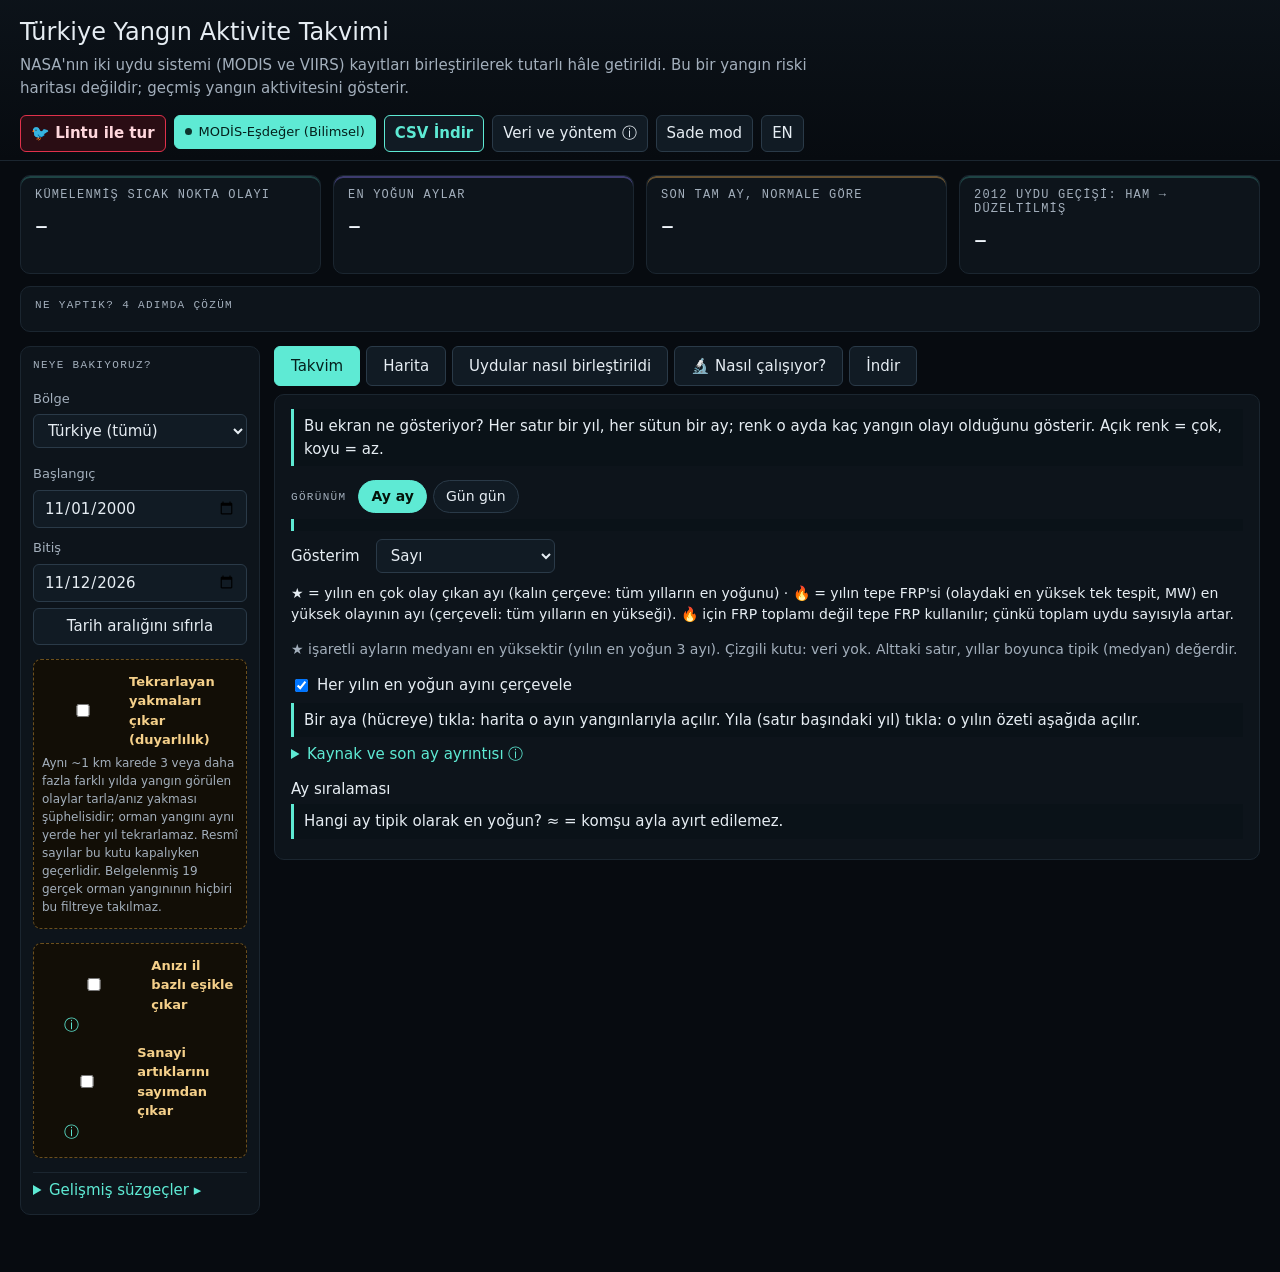
==== commit 5adeb5ce: "Retry whole data downloads when the connection drops; bump asset version" ====
--- a/arayuz/index.html
+++ b/arayuz/index.html
@@ -6,7 +6,7 @@
 <title>Türkiye Yangın Aktivite Takvimi</title>
 <link rel="icon" href="data:,">
 <link rel="stylesheet" href="vendor/leaflet.css">
-<link rel="stylesheet" href="app.css?v=2.5.3">
+<link rel="stylesheet" href="app.css?v=2.5.4">
 </head>
 <body data-cvd="none">
 <svg width="0" height="0" class="sr" aria-hidden="true" focusable="false">
@@ -276,15 +276,15 @@
 </div>
 
 <script src="vendor/leaflet.js"></script>
-<script src="csv.js?v=2.5.3"></script>
-<script src="core.js?v=2.5.3"></script>
-<script src="charts.js?v=2.5.3"></script>
-<script src="mapview.js?v=2.5.3"></script>
-<script src="lab.js?v=2.5.3"></script>
-<script src="mapcompare.js?v=2.5.3"></script>
-<script src="main.js?v=2.5.3"></script>
-<script src="extras.js?v=2.5.3"></script>
-<script src="sci.js?v=2.5.3"></script>
-<script src="tour.js?v=2.5.3"></script>
+<script src="csv.js?v=2.5.4"></script>
+<script src="core.js?v=2.5.4"></script>
+<script src="charts.js?v=2.5.4"></script>
+<script src="mapview.js?v=2.5.4"></script>
+<script src="lab.js?v=2.5.4"></script>
+<script src="mapcompare.js?v=2.5.4"></script>
+<script src="main.js?v=2.5.4"></script>
+<script src="extras.js?v=2.5.4"></script>
+<script src="sci.js?v=2.5.4"></script>
+<script src="tour.js?v=2.5.4"></script>
 </body>
 </html>
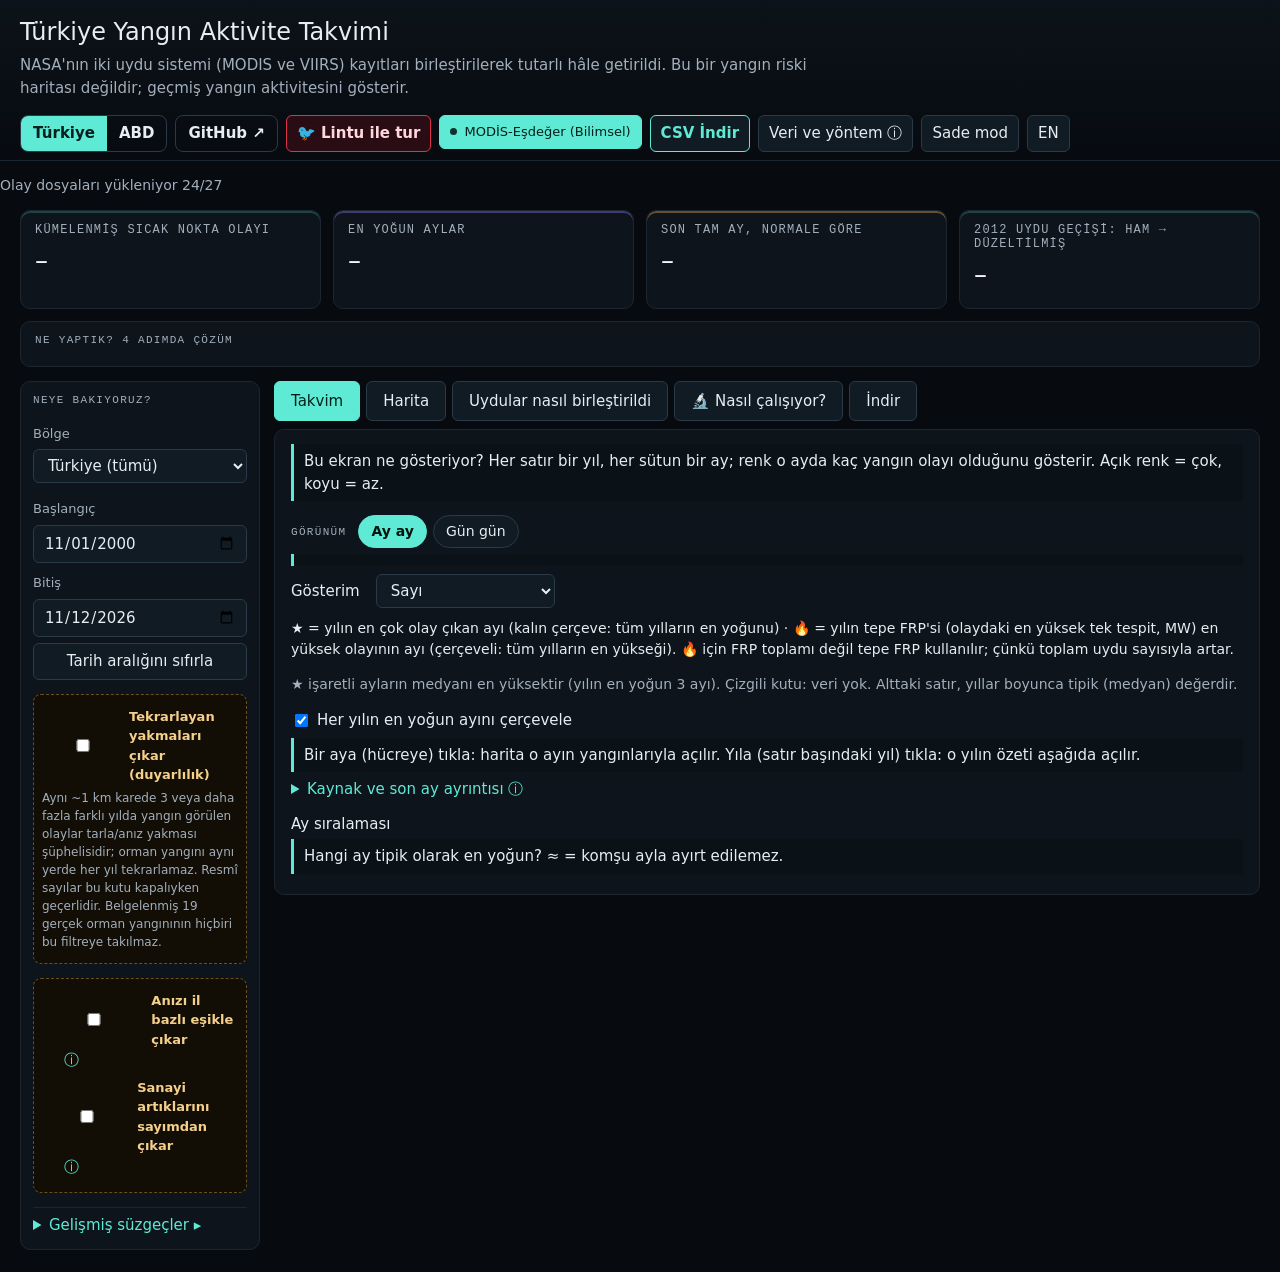
==== commit bd499b18: "Add USA validation view, mobile layout and Türkiye|ABD switch - arayuz/abd.html + data_abd: USA 2009" ====
--- a/arayuz/index.html
+++ b/arayuz/index.html
@@ -6,7 +6,8 @@
 <title>Türkiye Yangın Aktivite Takvimi</title>
 <link rel="icon" href="data:,">
 <link rel="stylesheet" href="vendor/leaflet.css">
-<link rel="stylesheet" href="app.css?v=2.5.4">
+<link rel="stylesheet" href="app.css?v=2.6">
+<script>if(location.protocol==="file:"){document.addEventListener("DOMContentLoaded",function(){var d=document.createElement("div");d.setAttribute("role","alert");d.style.cssText="position:sticky;top:0;z-index:9999;background:#f5b455;color:#1b1200;padding:10px 16px;font:600 15px Inter,system-ui,sans-serif;text-align:center";d.textContent="Bu sayfa dosyadan açıldı; tarayıcı veri okumayı engeller. Lütfen klasördeki başlatma dosyasına (UYGULAMAYI_AC.bat ya da BASLAT_ARAYUZ.bat) çift tıklayın ya da canlı sürümü açın: lintuteam.github.io/lintu-fireatlas";document.body.prepend(d);});}</script>
 </head>
 <body data-cvd="none">
 <svg width="0" height="0" class="sr" aria-hidden="true" focusable="false">
@@ -22,6 +23,8 @@
     <p class="lead" data-i18n="app.lead">Açıklama</p>
   </div>
   <div class="tools">
+    <nav class="ulke" aria-label="Ülke seçimi"><a href="index.html" aria-current="page">Türkiye</a><a href="abd.html">ABD</a></nav>
+    <a class="gh" href="https://github.com/Lintuteam/lintu-fireatlas" target="_blank" rel="noopener" title="Kaynak kod ve canlı uygulama: lintuteam.github.io/lintu-fireatlas">GitHub ↗</a>
     <span id="simBadge" class="badge" hidden data-i18n="badge.sim">SİMÜLASYON</span>
     <button id="tourBtn" type="button" class="tour-btn" data-i18n="tour.btn">🐦 Lintu ile tur</button>
     <button id="sciModeBtn" type="button" class="sci-btn" aria-pressed="true" data-i18n-title="btn.scimode_tip"><span class="sci-dot" aria-hidden="true"></span><span id="sciModeLabel" data-i18n="btn.scimode_eq">MODİS-Eşdeğer (Bilimsel)</span></button>
@@ -286,5 +289,6 @@
 <script src="extras.js?v=2.5.4"></script>
 <script src="sci.js?v=2.5.4"></script>
 <script src="tour.js?v=2.5.4"></script>
+<script src="mobil.js?v=2.6"></script>
 </body>
 </html>
--- a/arayuz/app.css
+++ b/arayuz/app.css
@@ -275,3 +275,28 @@
 
 /* v2.5.2: isteğe bağlı bayraklar */
 .fxbox .fxinfo { margin:0 0 6px 22px; } .fxbox .fxinfo summary { display:inline; cursor:pointer; color:var(--acc); } .fxbox .fxinfo p { margin:4px 0 0; }
+
+/* Ülke seçimi (Türkiye | ABD) */
+.ulke{display:inline-flex;border:1px solid #2a3a48;border-radius:8px;overflow:hidden}
+.ulke a{padding:6px 12px;color:var(--fg);text-decoration:none;font-weight:600}
+.ulke a[aria-current="page"]{background:var(--acc);color:#04201c}
+.ulke a:not([aria-current]):hover{background:#16242f}
+.gh{display:inline-flex;align-items:center;padding:6px 12px;border:1px solid #2a3a48;border-radius:8px;color:var(--fg);text-decoration:none;font-weight:600}
+.gh:hover{border-color:var(--acc);color:var(--acc)}
+/* ---------- mobil (v2.6) ---------- */
+.ftog { display:none; }
+@media (max-width:900px) {
+  .filters { position:static; max-height:none; overflow:visible; }
+  .ftog { display:flex; justify-content:space-between; align-items:center; width:100%; font-weight:600; }
+  .filters.mcol > :not(.ftog) { display:none !important; }
+}
+@media (max-width:640px) {
+  .top { padding:10px 12px 6px; gap:8px; } h1 { font-size:19px; } .top p { font-size:13px; }
+  .tools { gap:6px; } .tools button, .tools a, .ulke a { padding:6px 10px; font-size:13px; }
+  .cards { gap:8px; padding:0 12px 10px; } .layout { padding:0 12px 16px; gap:10px; }
+  .kart { padding:10px; } .kart .val { font-size:21px; } .kart .sub { font-size:12px; }
+  [role="tab"] { padding:7px 10px; font-size:13px; } .tabs { overflow-x:auto; flex-wrap:nowrap; -webkit-overflow-scrolling:touch; }
+  #map { height:62vh; min-height:320px; } #mcMap { height:300px; }
+  .scibird { display:none; } table { font-size:12px; }
+  .panel { padding:10px; } h2 { font-size:16px; }
+}
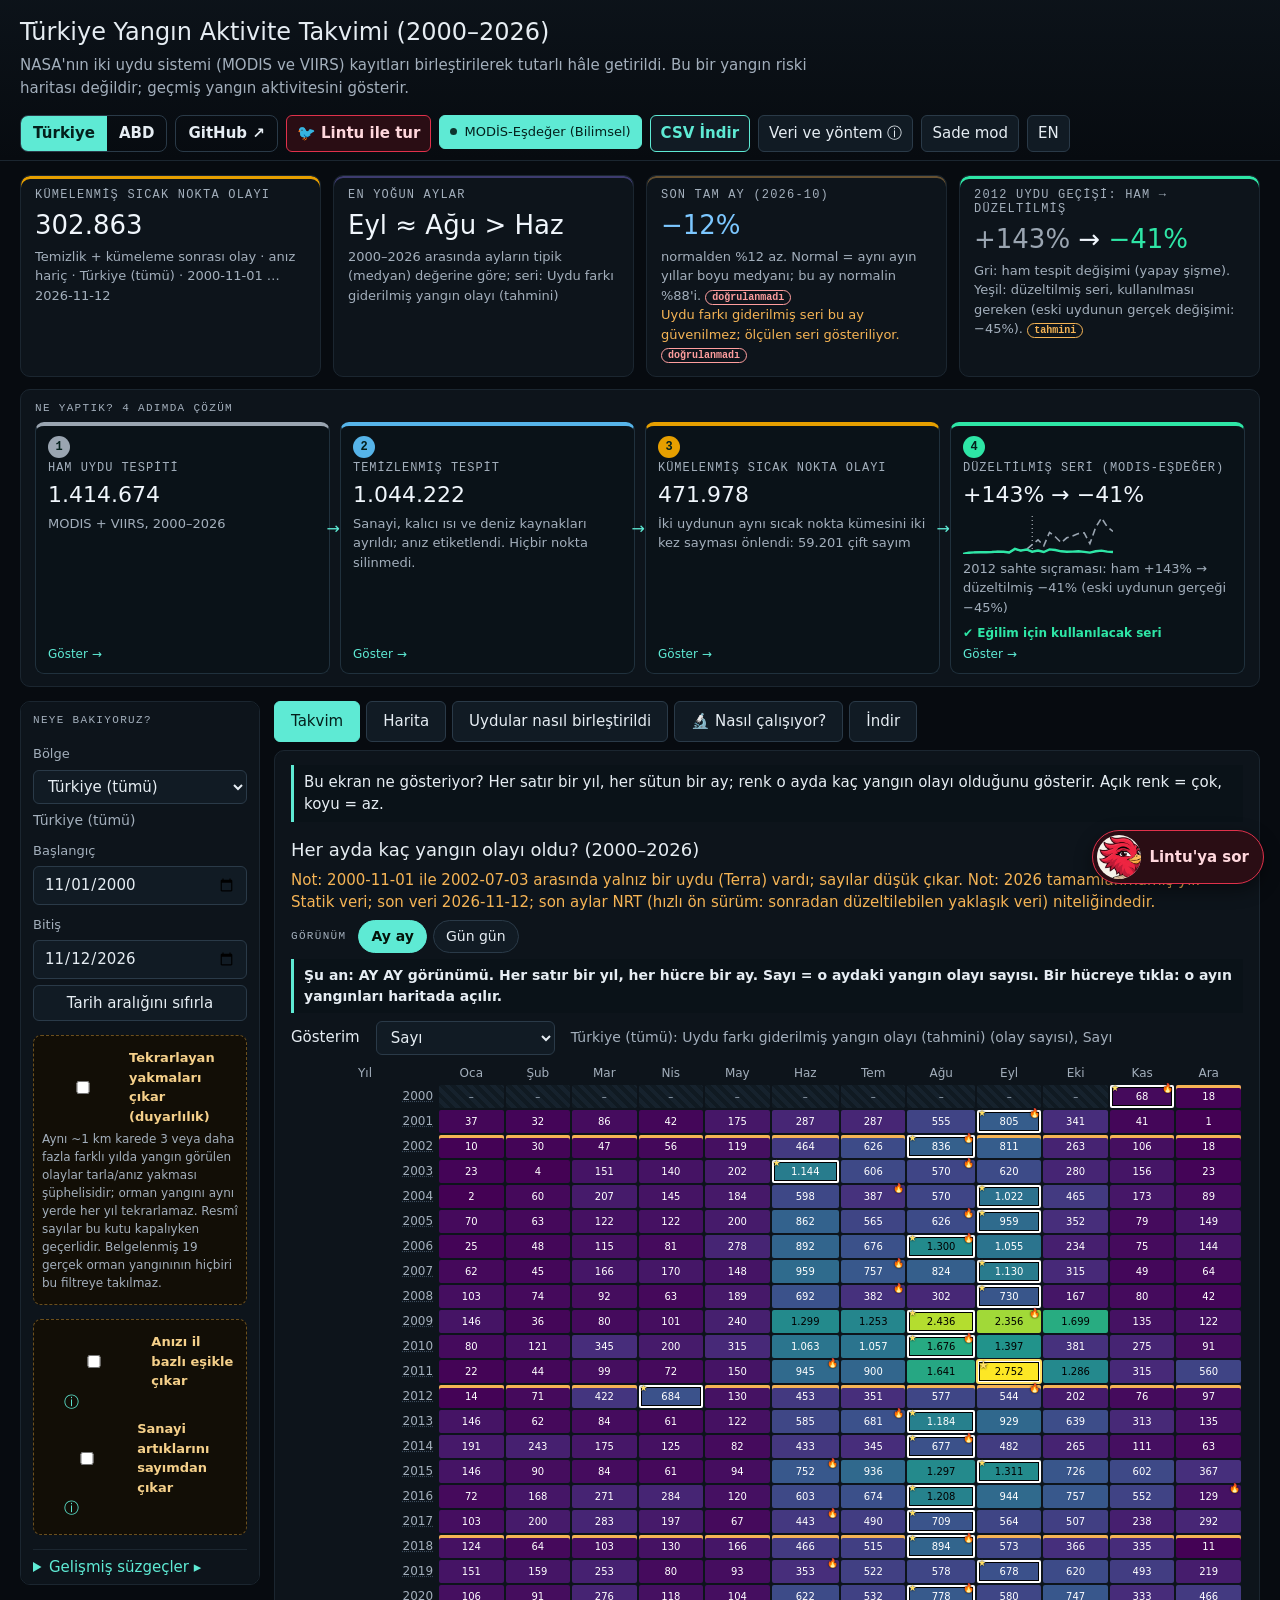
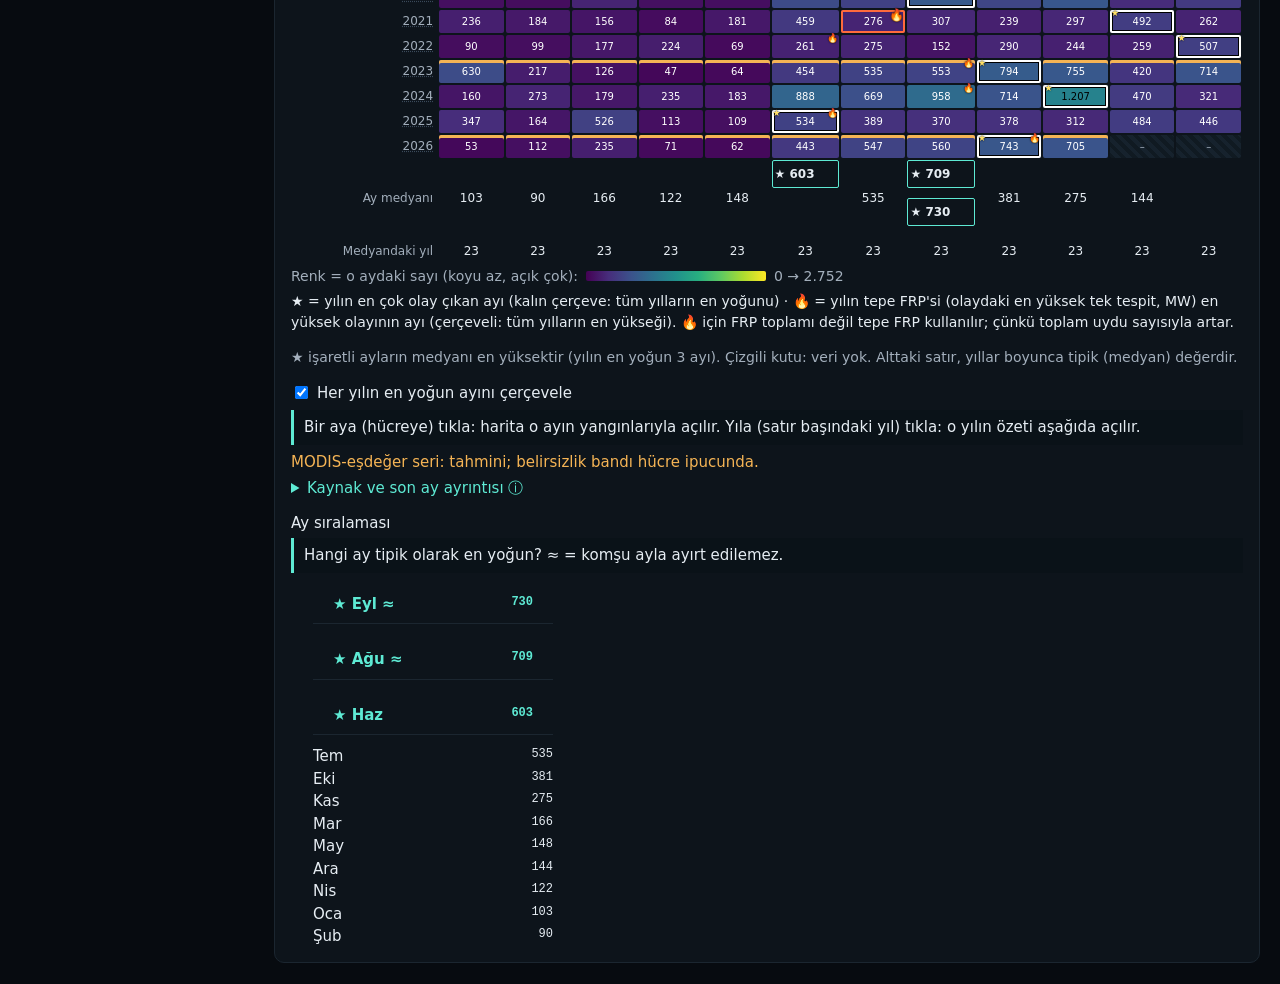
==== commit f430585f: "Remove all jury references; add team GitHub profiles - App: Sade mod button renamed in code (sadeBtn" ====
--- a/arayuz/index.html
+++ b/arayuz/index.html
@@ -6,7 +6,7 @@
 <title>Türkiye Yangın Aktivite Takvimi</title>
 <link rel="icon" href="data:,">
 <link rel="stylesheet" href="vendor/leaflet.css">
-<link rel="stylesheet" href="app.css?v=2.6">
+<link rel="stylesheet" href="app.css?v=2.7">
 <script>if(location.protocol==="file:"){document.addEventListener("DOMContentLoaded",function(){var d=document.createElement("div");d.setAttribute("role","alert");d.style.cssText="position:sticky;top:0;z-index:9999;background:#f5b455;color:#1b1200;padding:10px 16px;font:600 15px Inter,system-ui,sans-serif;text-align:center";d.textContent="Bu sayfa dosyadan açıldı; tarayıcı veri okumayı engeller. Lütfen klasördeki başlatma dosyasına (UYGULAMAYI_AC.bat ya da BASLAT_ARAYUZ.bat) çift tıklayın ya da canlı sürümü açın: lintuteam.github.io/lintu-fireatlas";document.body.prepend(d);});}</script>
 </head>
 <body data-cvd="none">
@@ -30,7 +30,7 @@
     <button id="sciModeBtn" type="button" class="sci-btn" aria-pressed="true" data-i18n-title="btn.scimode_tip"><span class="sci-dot" aria-hidden="true"></span><span id="sciModeLabel" data-i18n="btn.scimode_eq">MODİS-Eşdeğer (Bilimsel)</span></button>
     <button id="quickExportBtn" type="button" class="cta-btn" data-i18n="btn.quick_export">CSV İndir</button>
     <button id="infoBtn" type="button" aria-expanded="false" aria-controls="infoPanel" data-i18n="info.btn">Veri ve yöntem ⓘ</button>
-    <button id="juriBtn" type="button" aria-pressed="false" data-i18n="juri.btn" data-i18n-title="juri.tip">Sade mod</button>
+    <button id="sadeBtn" type="button" aria-pressed="false" data-i18n="sade.btn" data-i18n-title="sade.tip">Sade mod</button>
     <button id="langBtn" type="button" aria-label="Language / Dil">EN</button>
   </div>
 </header>
@@ -285,7 +285,7 @@
 <script src="mapview.js?v=2.5.4"></script>
 <script src="lab.js?v=2.5.4"></script>
 <script src="mapcompare.js?v=2.5.4"></script>
-<script src="main.js?v=2.5.4"></script>
+<script src="main.js?v=2.7"></script>
 <script src="extras.js?v=2.5.4"></script>
 <script src="sci.js?v=2.5.4"></script>
 <script src="tour.js?v=2.5.4"></script>
--- a/arayuz/app.css
+++ b/arayuz/app.css
@@ -66,7 +66,7 @@
 .bdg { font:600 10px ui-monospace, Consolas, monospace; padding:1px 6px; border-radius:8px; border:1px solid; white-space:nowrap; }
 .bdg-olculdu { color:#5eead4; } .bdg-tahmini { color:#f5b455; } .bdg-dogrulanmadi { color:#ff9e9e; }
 .ramp2 { display:inline-block; width:200px; height:10px; border-radius:2px; vertical-align:middle; }
-body.juri .tech { display:none !important; }
+body.sade .tech { display:none !important; }
 body[data-cvd="protan"] .viz { filter:url(#f-protan); } body[data-cvd="deutan"] .viz { filter:url(#f-deutan); } body[data-cvd="tritan"] .viz { filter:url(#f-tritan); }
 [hidden] { display:none !important; }
 /* Figma Make / NASA telemetri stili eklentileri (referans/STIL_NOTU.md: #070b10, #0d141b, #1b2630, #5eead4, #8b7cf6) */
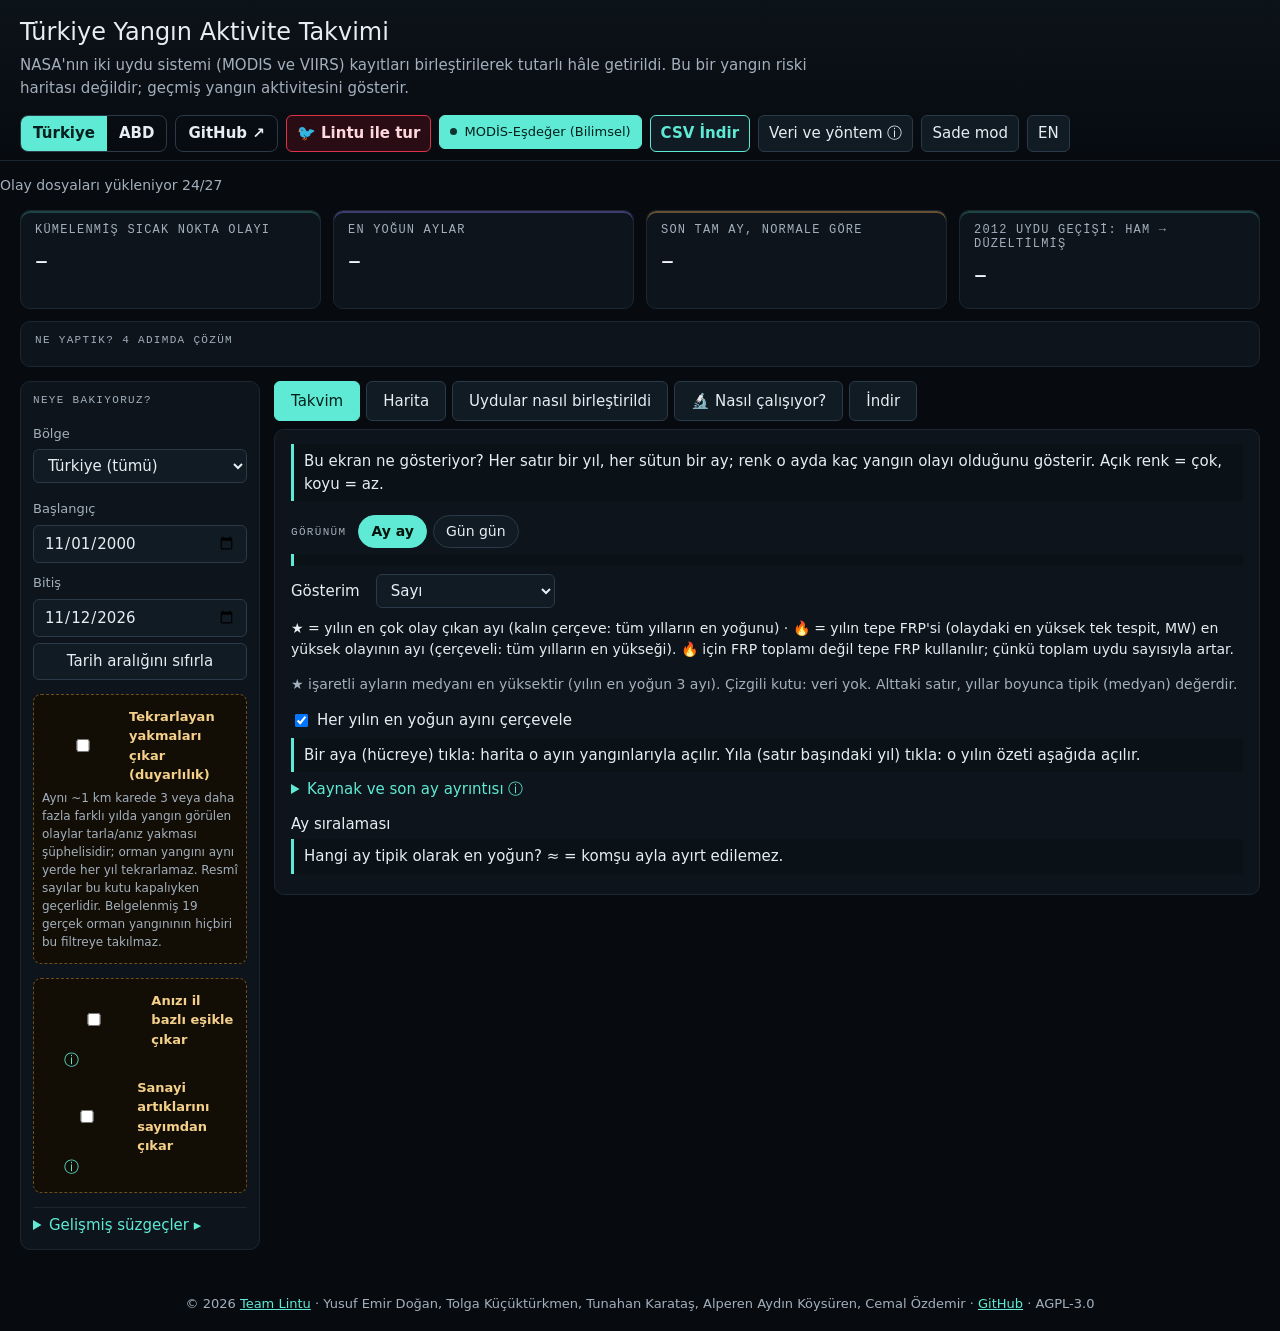
==== commit 94359d4a: "License under AGPL-3.0 with Team Lintu attribution - LICENSE (AGPL-3.0), NOTICE and CITATION.cff - R" ====
--- a/arayuz/index.html
+++ b/arayuz/index.html
@@ -278,6 +278,7 @@
   </main>
 </div>
 
+<footer class="lintu-imza" style="margin:24px auto 16px;padding:0 16px;text-align:center;font-size:13px;color:#a3afbc">© 2026 <a href="https://lintuteam.com" style="color:#5eead4">Team Lintu</a> · Yusuf Emir Doğan, Tolga Küçüktürkmen, Tunahan Karataş, Alperen Aydın Köysüren, Cemal Özdemir · <a href="https://github.com/Lintuteam/lintu-fireatlas" style="color:#5eead4">GitHub</a> · AGPL-3.0</footer>
 <script src="vendor/leaflet.js"></script>
 <script src="csv.js?v=2.5.4"></script>
 <script src="core.js?v=2.5.4"></script>
--- a/arayuz/app.css
+++ b/arayuz/app.css
@@ -1,3 +1,4 @@
+/* Lintu FireAtlas · © 2026 Team Lintu · AGPL-3.0 · https://github.com/Lintuteam/lintu-fireatlas */
 /* Sade görünüm: referans/STIL_NOTU.md (koyu zemin, ince kenarlık, tek turkuaz vurgu). Veri renkleri palet seçicidendir. */
 :root { --bg:#070b10; --card:#0d141b; --bd:#1b2630; --fg:#e6edf3; --mut:#a3afbc; --acc:#5eead4; --warn:#f5b455; --pur:#a99cff; }
 * { box-sizing: border-box; }
